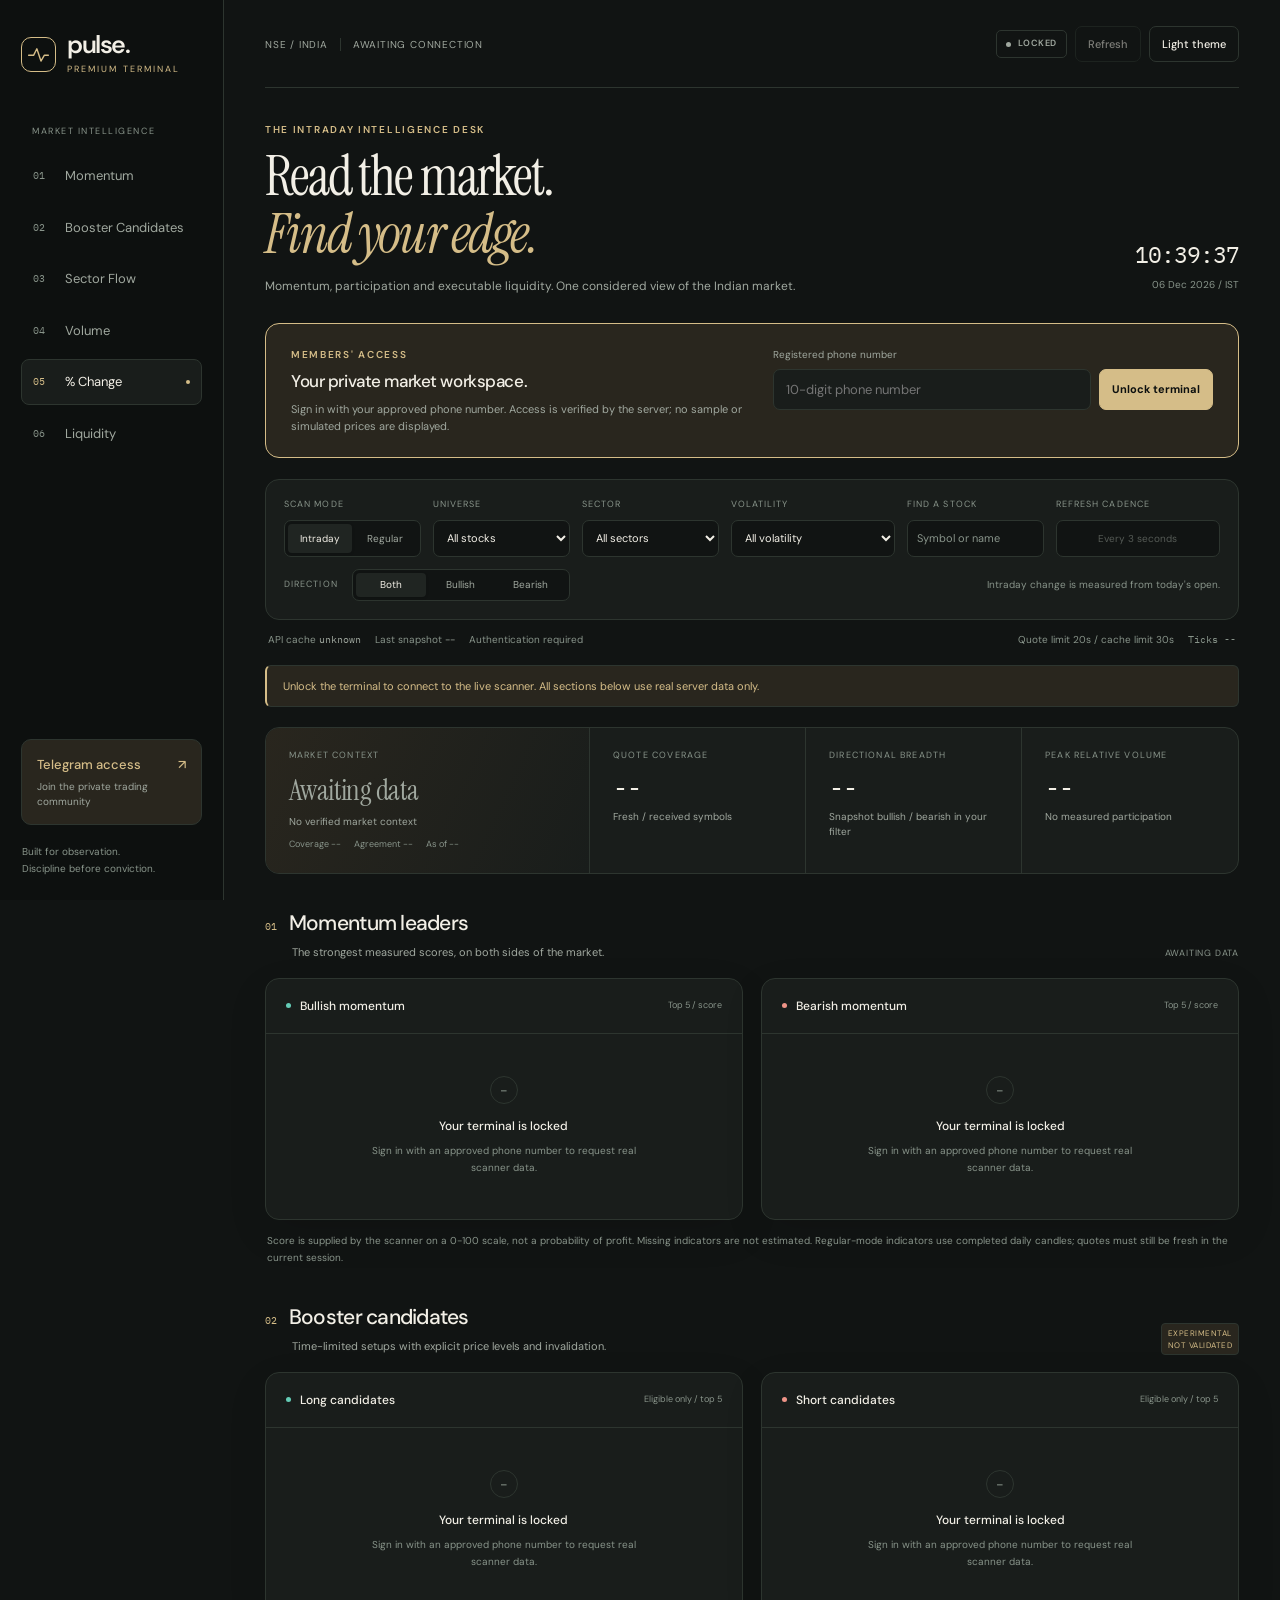
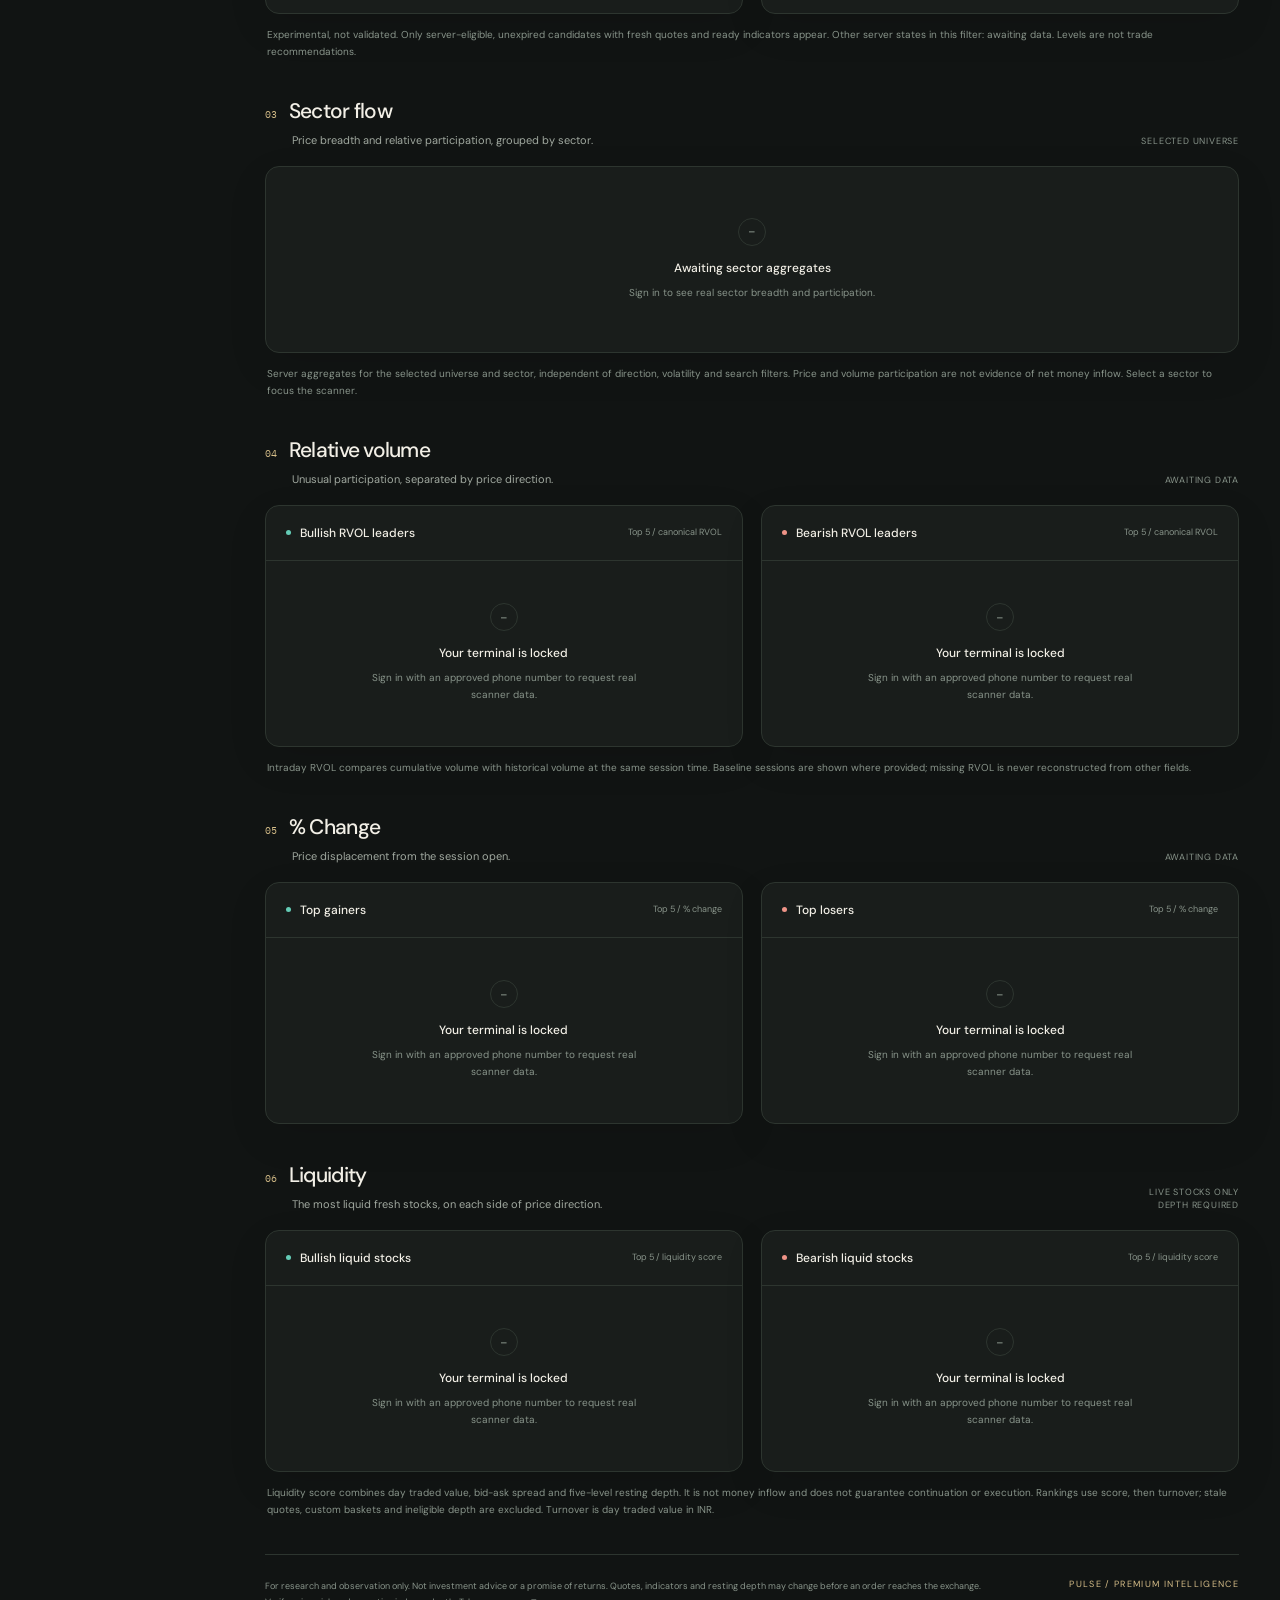
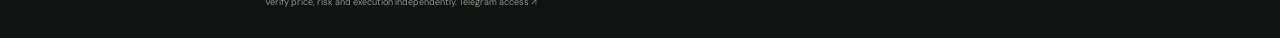
==== intraday-momentum-scanner.html @ 7f93bbc0 "damntaeste" ====
<!doctype html>
<html lang="en" data-theme="dark">
<head>
  <meta charset="utf-8">
  <meta name="viewport" content="width=device-width, initial-scale=1">
  <meta name="theme-color" content="#111413">
  <meta name="color-scheme" content="dark light">
  <title>Pulse Premium | Intraday Intelligence</title>
  <link rel="preconnect" href="https://fonts.googleapis.com">
  <link rel="preconnect" href="https://fonts.gstatic.com" crossorigin>
  <link href="https://fonts.googleapis.com/css2?family=DM+Sans:wght@400;500;600;700&family=IBM+Plex+Mono:wght@400;500;600&family=Instrument+Serif:ital@0;1&display=swap" rel="stylesheet">
  <style>
    :root { color-scheme: dark; --bg:#111413; --rail:#0d100f; --surface:#191d1b; --raised:#202522; --ink:#f2efe6; --muted:#a0a89f; --quiet:#88948a; --line:#2d352f; --gold:#d5bd88; --gold-soft:#29261e; --up:#64ccb6; --up-soft:#172e27; --down:#ee9387; --down-soft:#342320; --shadow:0 14px 42px #00000016; --radius:14px; }
    [data-theme="light"] { color-scheme:light; --bg:#f2f0e9; --rail:#e9e7dd; --surface:#fcfbf6; --raised:#eeece3; --ink:#232923; --muted:#606b61; --quiet:#626e64; --line:#d9ddd0; --gold:#80622d; --gold-soft:#f0e9d9; --up:#147b66; --up-soft:#e5f3ea; --down:#b54a41; --down-soft:#fae9e4; --shadow:0 14px 42px #2f3b2710; }
    * { box-sizing:border-box; }
    html { scroll-behavior:smooth; scroll-padding-top:28px; }
    body { margin:0; min-width:320px; background:var(--bg); color:var(--ink); font-family:"DM Sans",Arial,sans-serif; font-size:13px; line-height:1.5; -webkit-font-smoothing:antialiased; }
    button,input,select { font:inherit; }
    button,a,input,select,summary { -webkit-tap-highlight-color:transparent; }
    button,a { touch-action:manipulation; }
    button { cursor:pointer; }
    button:disabled { cursor:not-allowed; opacity:.48; }
    a { color:inherit; text-decoration:none; }
    a:hover { color:var(--gold); }
    :focus-visible { outline:2px solid var(--gold); outline-offset:4px; }
    input:focus-visible,select:focus-visible { outline-offset:1px; }
    [hidden] { display:none !important; }
    ::selection { background:var(--gold); color:var(--rail); }
    .mono,.number { font-family:"IBM Plex Mono",monospace; font-variant-numeric:tabular-nums; }
    .up { color:var(--up); } .down { color:var(--down); } .muted { color:var(--muted); }
    .eyebrow { font-size:10px; font-weight:600; letter-spacing:.17em; text-transform:uppercase; color:var(--gold); }
    .app { display:grid; grid-template-columns:224px minmax(0,1fr); min-height:100vh; }
    .rail { position:sticky; top:0; height:100dvh; display:flex; flex-direction:column; padding:32px 21px 23px; background:var(--rail); border-right:1px solid var(--line); }
    .brand { display:flex; align-items:center; gap:11px; }
    .brand-mark { width:35px; height:35px; display:grid; place-items:center; border:1px solid var(--gold); border-radius:10px; color:var(--gold); }
    .brand-mark svg { width:23px; height:23px; }
    .brand-name { font-size:25px; letter-spacing:-.06em; font-weight:600; line-height:1; }
    .brand-tier { margin-top:6px; color:var(--gold); font-size:9px; letter-spacing:.23em; text-transform:uppercase; }
    .rail-heading { margin:48px 11px 15px; color:var(--quiet); font-size:9px; letter-spacing:.17em; text-transform:uppercase; }
    .nav { display:grid; gap:6px; }
    .nav a { display:flex; align-items:center; gap:14px; padding:12px 11px; border:1px solid transparent; border-radius:8px; color:var(--muted); transition:background .15s,color .15s; }
    .nav a span:first-child { width:18px; color:var(--quiet); font-family:"IBM Plex Mono",monospace; font-size:10px; }
    .nav a:hover,.nav a.active { background:var(--surface); color:var(--ink); border-color:var(--line); }
    .nav a.active span:first-child { color:var(--gold); }
    .nav a.active::after { content:""; margin-left:auto; width:4px; height:4px; border-radius:50%; background:var(--gold); }
    .rail-bottom { margin-top:auto; padding-top:28px; }
    .access-link { display:block; padding:15px; border:1px solid var(--line); border-radius:10px; background:var(--gold-soft); }
    .access-link strong { display:flex; align-items:center; justify-content:space-between; color:var(--gold); font-weight:500; }
    .access-link small { display:block; margin-top:5px; font-size:10px; color:var(--muted); }
    .rail-fine { margin:18px 1px 0; color:var(--quiet); font-size:10px; line-height:1.7; }
    .main { min-width:0; max-width:1800px; padding:26px clamp(22px,3.2vw,58px) 28px; }
    .topbar { display:flex; justify-content:space-between; align-items:center; gap:16px; padding-bottom:25px; border-bottom:1px solid var(--line); }
    .market-line { display:flex; align-items:center; gap:12px; color:var(--muted); font-size:10px; letter-spacing:.08em; text-transform:uppercase; }
    .market-line .divider { width:1px; height:13px; background:var(--line); }
    .top-actions { display:flex; gap:8px; align-items:center; }
    .button { min-height:36px; border:1px solid var(--line); padding:8px 12px; border-radius:7px; background:transparent; color:var(--ink); font-size:11px; font-weight:500; }
    .button:hover:not(:disabled) { background:var(--raised); border-color:var(--quiet); }
    .button.primary { border-color:var(--gold); background:var(--gold); color:var(--rail); font-weight:700; }
    .feed-chip { display:inline-flex; align-items:center; gap:7px; border:1px solid var(--line); padding:6px 9px; border-radius:5px; color:var(--muted); font-size:9px; font-weight:600; letter-spacing:.07em; text-transform:uppercase; white-space:nowrap; }
    .feed-chip::before { content:""; width:5px; height:5px; border-radius:50%; background:currentColor; }
    .feed-chip.live { color:var(--up); border-color:var(--up); background:var(--up-soft); }
    .feed-chip.stale { color:var(--gold); background:var(--gold-soft); }
    .feed-chip.offline { color:var(--down); background:var(--down-soft); }
    .hero { display:grid; grid-template-columns:minmax(0,1fr) auto; gap:24px; align-items:end; padding:34px 0 28px; }
    h1 { font-family:"Instrument Serif",Georgia,serif; font-weight:400; font-size:clamp(39px,4.3vw,68px); letter-spacing:-.035em; line-height:1.05; margin:11px 0 13px; }
    h1 em { color:var(--gold); font-weight:400; }
    .hero p { color:var(--muted); margin:0; max-width:550px; font-size:12px; }
    .session-stamp { text-align:right; padding-bottom:3px; }
    .session-stamp .clock { font-size:23px; letter-spacing:-.045em; }
    .session-stamp small { display:block; color:var(--quiet); font-size:10px; margin-top:5px; }
    .access-gate { display:grid; grid-template-columns:minmax(0,1fr) minmax(280px,440px); gap:24px; align-items:center; padding:23px 25px; margin-bottom:21px; border:1px solid var(--gold); border-radius:var(--radius); background:var(--gold-soft); }
    .access-gate h2 { font-size:17px; font-weight:500; letter-spacing:-.025em; margin:7px 0; }
    .access-gate p { margin:0; color:var(--muted); font-size:11px; max-width:500px; }
    .access-form label { display:block; color:var(--muted); font-size:10px; margin-bottom:7px; }
    .phone-field { display:flex; gap:8px; }
    .phone-field input { min-width:0; flex:1; width:100%; background:var(--surface); border:1px solid var(--line); color:var(--ink); border-radius:7px; padding:10px 12px; }
    .auth-message { margin-top:8px; min-height:16px; color:var(--down); font-size:11px; }
    .toolbar { display:grid; grid-template-columns:1fr 1fr 1fr 1.2fr 1fr 1.2fr; gap:12px; padding:18px; border:1px solid var(--line); border-radius:var(--radius); background:var(--surface); }
    .control { min-width:0; }
    .control-label { display:block; color:var(--quiet); font-size:9px; letter-spacing:.12em; text-transform:uppercase; margin-bottom:8px; }
    .segmented { display:flex; background:var(--bg); border:1px solid var(--line); padding:3px; border-radius:7px; height:37px; }
    .segmented button { flex:1; min-width:0; border:0; border-radius:4px; background:transparent; color:var(--muted); font-size:10px; padding:0 6px; }
    .segmented button.active { background:var(--raised); color:var(--ink); box-shadow:0 1px 3px #0002; }
    select,.search-input { width:100%; min-width:0; height:37px; border:1px solid var(--line); background:var(--bg); color:var(--ink); padding:0 9px; border-radius:7px; font-size:11px; }
    .search-input::placeholder { color:var(--quiet); }
    .direction-control { grid-column:1 / 3; display:flex; gap:14px; align-items:center; }
    .direction-control .control-label { margin:0; }
    .direction-control .segmented { width:235px; height:32px; }
    .toolbar-note { grid-column:3 / -1; display:flex; align-items:center; justify-content:flex-end; gap:8px; color:var(--quiet); font-size:10px; text-align:right; }
    .status-strip { display:flex; justify-content:space-between; gap:12px; padding:12px 3px 18px; color:var(--quiet); font-size:10px; }
    .status-strip > div { display:flex; flex-wrap:wrap; gap:6px 14px; }
    .status-strip strong { color:var(--muted); font-weight:400; }
    .notice { padding:12px 16px; margin:0 0 20px; background:var(--gold-soft); border:1px solid var(--line); border-left:2px solid var(--gold); border-radius:6px; color:var(--gold); font-size:11px; }
    .overview { display:grid; grid-template-columns:1.5fr repeat(3,1fr); border:1px solid var(--line); border-radius:var(--radius); background:var(--surface); margin-bottom:34px; overflow:hidden; }
    .overview-card { padding:21px 23px; min-width:0; border-right:1px solid var(--line); }
    .overview-card:last-child { border-right:0; }
    .overview-label { color:var(--quiet); font-size:9px; letter-spacing:.13em; text-transform:uppercase; }
    .overview-value { margin:9px 0 5px; font-size:25px; letter-spacing:-.04em; line-height:1.3; }
    .overview-foot { font-size:10px; color:var(--muted); }
    .regime-card { background:linear-gradient(115deg,var(--gold-soft),var(--surface)); }
    .regime-value { font-family:"Instrument Serif",Georgia,serif; font-size:29px; letter-spacing:-.02em; }
    .regime-meta { display:flex; flex-wrap:wrap; gap:5px 13px; margin-top:9px; color:var(--quiet); font-size:9px; }
    .section { margin-bottom:36px; scroll-margin-top:24px; }
    .section-heading { display:flex; align-items:end; justify-content:space-between; gap:18px; margin-bottom:17px; }
    .section-title { display:flex; align-items:baseline; gap:12px; }
    .section-index { color:var(--gold); font-family:"IBM Plex Mono",monospace; font-size:10px; }
    .section h2 { font-size:21px; font-weight:500; letter-spacing:-.035em; margin:0; }
    .section-sub { margin:5px 0 0 27px; font-size:11px; color:var(--muted); }
    .section-aside { font-size:9px; letter-spacing:.09em; text-transform:uppercase; color:var(--quiet); text-align:right; }
    .tag { display:inline-flex; align-items:center; gap:6px; padding:3px 6px; border:1px solid var(--line); border-radius:4px; font-size:8px; letter-spacing:.06em; text-transform:uppercase; color:var(--muted); }
    .tag.gold { color:var(--gold); background:var(--gold-soft); }
    .pair { display:grid; grid-template-columns:repeat(2,minmax(0,1fr)); gap:18px; }
    .panel { min-width:0; background:var(--surface); border:1px solid var(--line); border-radius:var(--radius); overflow:hidden; box-shadow:var(--shadow); }
    .panel-head { display:flex; justify-content:space-between; align-items:center; gap:12px; padding:18px 20px; border-bottom:1px solid var(--line); }
    .panel-title { display:flex; align-items:center; gap:9px; }
    .panel-title::before { content:""; width:5px; height:5px; border-radius:50%; background:currentColor; }
    .panel h3 { color:var(--ink); margin:0; font-size:12px; font-weight:500; }
    .panel-head small { color:var(--quiet); font-size:9px; }
    .leaders { padding:0 19px; }
    .leader { padding:17px 0; border-bottom:1px solid var(--line); }
    .leader:last-child { border-bottom:0; }
    .leader-top { display:grid; grid-template-columns:22px minmax(0,1fr) auto; align-items:start; gap:10px; }
    .rank { color:var(--quiet); font-size:10px; padding-top:3px; }
    .stock-link { font-size:13px; font-weight:600; display:inline-flex; align-items:baseline; gap:7px; max-width:100%; }
    .stock-link span { overflow-wrap:anywhere; }
    .stock-link svg { width:10px; height:10px; flex-shrink:0; color:var(--quiet); }
    .chart-hint { display:block; font-size:8px; font-weight:400; color:var(--gold); margin-top:3px; }
    .stock-sector { color:var(--quiet); font-size:9px; margin-top:3px; }
    .leader-metric { text-align:right; }
    .metric-big { font-size:22px; letter-spacing:-.055em; line-height:1.25; }
    .metric-unit { font-size:10px; color:var(--quiet); letter-spacing:0; }
    .metric-label { margin-top:3px; font-size:8px; color:var(--quiet); letter-spacing:.07em; text-transform:uppercase; }
    .leader-bottom { display:flex; justify-content:space-between; align-items:center; gap:10px; margin:12px 0 0 32px; font-size:10px; }
    .price-line { display:flex; flex-wrap:wrap; gap:6px 10px; }
    .quote-age { color:var(--quiet); font-size:9px; white-space:nowrap; }
    .quote-age.fresh { color:var(--up); }
    .score-track { height:2px; margin:12px 0 0 32px; background:var(--raised); }
    .score-track i { display:block; height:100%; background:currentColor; opacity:.75; }
    .row-stale .metric-big { color:var(--muted); }
    .row-stale .score-track i { background:var(--quiet); }
    .row-stale .stock-link { color:var(--muted); }
    details { margin:10px 0 0 32px; }
    summary { list-style:none; color:var(--quiet); font-size:9px; cursor:pointer; width:fit-content; }
    summary::-webkit-details-marker { display:none; }
    summary::after { content:" +"; color:var(--gold); }
    details[open] summary::after { content:" -"; }
    .detail-grid { display:grid; grid-template-columns:repeat(3,minmax(0,1fr)); gap:10px; padding:13px 0 3px; color:var(--muted); font-size:10px; }
    .detail-grid small { display:block; color:var(--quiet); font-size:8px; margin-bottom:4px; }
    .detail-note { margin:10px 0 0; font-size:9px; color:var(--quiet); line-height:1.7; overflow-wrap:anywhere; }
    .empty { display:flex; align-items:center; justify-content:center; flex-direction:column; min-height:185px; padding:28px 22px; text-align:center; }
    .empty-symbol { width:28px; height:28px; display:grid; place-items:center; border:1px solid var(--line); border-radius:50%; color:var(--quiet); margin-bottom:13px; font-size:14px; }
    .empty strong { font-size:12px; font-weight:500; }
    .empty p { font-size:10px; line-height:1.7; color:var(--quiet); max-width:295px; margin:7px 0 0; }
    .section-note { color:var(--quiet); font-size:10px; margin:12px 2px 0; line-height:1.7; }
    .booster-plan { display:grid; grid-template-columns:repeat(3,minmax(0,1fr)); gap:9px; margin:14px 0 12px 32px; padding:12px; background:var(--bg); border:1px solid var(--line); border-radius:7px; }
    .booster-plan small { display:block; color:var(--quiet); font-size:8px; text-transform:uppercase; margin-bottom:6px; letter-spacing:.07em; }
    .booster-plan strong { font-size:11px; font-weight:400; overflow-wrap:anywhere; }
    .booster-reason { margin:0 0 8px 32px; font-size:10px; color:var(--muted); overflow-wrap:anywhere; }
    .booster-expiry { margin-left:32px; color:var(--gold); font-size:9px; }
    .flow-grid { display:grid; grid-template-columns:repeat(4,minmax(0,1fr)); gap:12px; padding:18px; }
    .flow-card { display:block; width:100%; text-align:left; padding:16px; border:1px solid var(--line); background:var(--bg); color:var(--ink); border-radius:9px; }
    .flow-card:hover { border-color:var(--quiet); background:var(--raised); }
    .flow-card:disabled { opacity:1; cursor:default; }
    .flow-top { display:flex; justify-content:space-between; gap:10px; font-size:11px; font-weight:500; }
    .flow-top span:first-child { overflow-wrap:anywhere; }
    .flow-change { font-size:20px; letter-spacing:-.05em; margin:12px 0 10px; }
    .flow-track { display:flex; height:3px; background:var(--raised); border-radius:4px; overflow:hidden; margin-bottom:11px; }
    .flow-track .buy { background:var(--up); } .flow-track .sell { background:var(--down); }
    .flow-meta { display:flex; flex-wrap:wrap; justify-content:space-between; gap:5px 8px; color:var(--quiet); font-size:9px; }
    .table-scroll { overflow-x:auto; }
    .leader-table { width:100%; border-collapse:collapse; font-size:11px; white-space:nowrap; }
    .leader-table th { padding:11px 13px; border-bottom:1px solid var(--line); font-size:8px; letter-spacing:.08em; font-weight:500; text-transform:uppercase; color:var(--quiet); text-align:right; background:var(--bg); }
    .leader-table th:first-child,.leader-table td:first-child { text-align:left; padding-left:20px; }
    .leader-table td { padding:16px 13px; border-bottom:1px solid var(--line); text-align:right; }
    .leader-table tr:last-child td { border-bottom:0; }
    .leader-table .stock-link { font-size:11px; }
    .leader-table td:last-child { padding-right:20px; }
    .table-age { display:block; font-size:8px; color:var(--quiet); margin-top:4px; }
    .liquidity-stats { display:grid; grid-template-columns:repeat(3,minmax(0,1fr)); gap:8px; margin:12px 0 0 32px; }
    .liquidity-stats small { display:block; font-size:8px; color:var(--quiet); margin-bottom:5px; }
    .liquidity-stats strong { font-weight:400; font-size:11px; }
    .footer { display:flex; justify-content:space-between; gap:24px; padding-top:23px; border-top:1px solid var(--line); color:var(--quiet); font-size:9px; }
    .footer p { max-width:720px; margin:0; line-height:1.8; }
    .footer-brand { color:var(--gold); letter-spacing:.15em; text-transform:uppercase; white-space:nowrap; }
    .toast { position:fixed; bottom:22px; left:50%; transform:translateX(-50%); z-index:10; width:max-content; max-width:calc(100% - 32px); background:var(--raised); border:1px solid var(--line); border-radius:9px; padding:13px 18px; box-shadow:var(--shadow); font-size:12px; }
    .skip-link { position:fixed; top:-80px; left:12px; z-index:20; padding:10px; background:var(--gold); color:var(--rail); }
    .skip-link:focus { top:12px; }
    @media (min-width:1700px) { .main { width:100%; margin:auto; } .leader { padding:20px 0; } }
    @media (max-width:1250px) {
      .app { grid-template-columns:190px minmax(0,1fr); }
      .rail { padding:29px 15px; }
      .toolbar { grid-template-columns:repeat(3,minmax(0,1fr)); }
      .direction-control { grid-column:1 / 3; }
      .toolbar-note { grid-column:3; }
      .flow-grid { grid-template-columns:repeat(3,minmax(0,1fr)); }
      .overview-card { padding:18px; }
    }
    @media (max-width:1000px) {
      html { scroll-padding-top:108px; }
      .app { grid-template-columns:minmax(0,1fr); }
      .rail { position:sticky; top:0; z-index:5; height:auto; padding:13px 22px 0; border-right:0; border-bottom:1px solid var(--line); }
      .brand { gap:9px; }
      .brand-mark { width:27px; height:27px; border-radius:7px; }
      .brand-mark svg { width:19px; }
      .brand-name { font-size:22px; }
      .brand-tier { margin:0 0 0 9px; font-size:8px; }
      .brand-copy { display:flex; align-items:center; }
      .rail-heading,.rail-bottom { display:none; }
      .nav { display:flex; gap:4px; overflow-x:auto; padding:12px 0 9px; scrollbar-width:none; }
      .nav a { flex-shrink:0; padding:8px 10px; font-size:11px; gap:7px; }
      .nav a span:first-child { font-size:8px; width:auto; }
      .nav a.active::after { display:none; }
      .main { padding:22px 26px; }
      .section { scroll-margin-top:126px; }
      .hero { padding-top:27px; }
      .overview { grid-template-columns:repeat(4,minmax(0,1fr)); }
      .regime-value { font-size:25px; }
    }
    @media (max-width:700px) {
      .rail { padding:13px 16px 0; }
      .main { padding:17px 16px 25px; }
      .topbar { gap:10px; padding-bottom:16px; }
      .market-line { font-size:8px; gap:7px; flex-wrap:wrap; }
      .top-actions { gap:5px; }
      .top-actions .button { min-height:32px; font-size:9px; padding:7px 9px; }
      #refreshBtn { display:none; }
      .feed-chip { font-size:8px; padding:5px 7px; }
      .hero { grid-template-columns:1fr; gap:15px; padding:27px 0 22px; }
      h1 { font-size:48px; }
      .hero p { font-size:11px; max-width:380px; }
      .session-stamp { display:flex; align-items:baseline; gap:9px; text-align:left; }
      .session-stamp .clock { font-size:15px; }
      .session-stamp small { font-size:9px; margin:0; }
      .access-gate { grid-template-columns:1fr; padding:20px; gap:17px; }
      .access-gate h2 { font-size:16px; }
      .toolbar { grid-template-columns:repeat(2,minmax(0,1fr)); gap:13px 10px; padding:15px; }
      .direction-control { grid-column:1 / -1; justify-content:space-between; }
      .direction-control .segmented { width:74%; }
      .toolbar-note { grid-column:1 / -1; justify-content:flex-start; text-align:left; font-size:9px; }
      .status-strip { flex-direction:column; gap:5px; padding:11px 0 16px; font-size:9px; }
      .overview { grid-template-columns:repeat(2,minmax(0,1fr)); margin-bottom:28px; }
      .overview-card { padding:17px; }
      .overview-card:nth-child(2) { border-right:0; }
      .overview-card:nth-child(-n+2) { border-bottom:1px solid var(--line); }
      .overview-value { font-size:23px; }
      .overview-label { font-size:8px; }
      .overview-foot { font-size:9px; }
      .regime-value { font-size:27px; }
      .pair { grid-template-columns:minmax(0,1fr); gap:14px; }
      .section { margin-bottom:30px; }
      .section-heading { align-items:start; gap:9px; }
      .section h2 { font-size:20px; }
      .section-sub { font-size:10px; }
      .section-aside { max-width:100px; font-size:8px; }
      .flow-grid { grid-template-columns:repeat(2,minmax(0,1fr)); gap:10px; padding:13px; }
      .flow-card { padding:13px; }
      .flow-meta { font-size:8px; }
      .footer { flex-direction:column; gap:13px; }
    }
    @media (prefers-reduced-motion:reduce) { html { scroll-behavior:auto; } *,*::before,*::after { transition:none !important; animation:none !important; } }
  </style>
</head>
<body>
  <a class="skip-link" href="#main">Skip to scanner</a>
  <div class="app">
    <aside class="rail" aria-label="Primary navigation">
      <a class="brand" href="#momentum" aria-label="Pulse Premium home">
        <span class="brand-mark"><svg viewBox="0 0 28 28" fill="none" aria-hidden="true"><path d="M2 15h6l4-8 5 15 4-7h5" stroke="currentColor" stroke-width="1.7" stroke-linecap="round" stroke-linejoin="round"/></svg></span>
        <div class="brand-copy"><div class="brand-name">pulse.</div><div class="brand-tier">Premium terminal</div></div>
      </a>
      <div class="rail-heading">Market intelligence</div>
      <nav class="nav" id="sectionNav">
        <a class="active" href="#momentum" aria-current="location"><span>01</span><span>Momentum</span></a>
        <a href="#boosters"><span>02</span><span>Booster Candidates</span></a>
        <a href="#sector-flow"><span>03</span><span>Sector Flow</span></a>
        <a href="#volume"><span>04</span><span>Volume</span></a>
        <a href="#change"><span>05</span><span>% Change</span></a>
        <a href="#liquidity"><span>06</span><span>Liquidity</span></a>
      </nav>
      <div class="rail-bottom">
        <a class="access-link" href="https://cosmofeed.com/vig/6a250fb87399a000136dec6b" target="_blank" rel="noopener noreferrer"><strong>Telegram access <span aria-hidden="true">&#8599;</span></strong><small>Join the private trading community</small></a>
        <p class="rail-fine">Built for observation.<br>Discipline before conviction.</p>
      </div>
    </aside>
    <main class="main" id="main">
      <header class="topbar">
        <div class="market-line"><span>NSE / India</span><span class="divider"></span><span id="marketState">Awaiting connection</span></div>
        <div class="top-actions"><span class="feed-chip" id="feedChip">Locked</span><button class="button" id="refreshBtn" type="button" disabled>Refresh</button><button class="button" id="themeToggle" type="button" aria-label="Switch to light theme">Light theme</button><button class="button" id="logoutBtn" type="button" hidden>Log out</button></div>
      </header>
      <div class="hero">
        <div><div class="eyebrow">The intraday intelligence desk</div><h1>Read the market.<br><em>Find your edge.</em></h1><p>Momentum, participation and executable liquidity. One considered view of the Indian market.</p></div>
        <div class="session-stamp"><div class="clock mono" id="marketClock">--:--:--</div><small id="sessionDate">India Standard Time / UTC+5:30</small></div>
      </div>
      <section class="access-gate" id="accessGate" aria-labelledby="accessTitle">
        <div><div class="eyebrow">Members' access</div><h2 id="accessTitle">Your private market workspace.</h2><p id="accessHelp">Sign in with your approved phone number. Access is verified by the server; no sample or simulated prices are displayed.</p></div>
        <form class="access-form" id="loginForm"><label for="accessPhone">Registered phone number</label><div class="phone-field"><input id="accessPhone" type="tel" inputmode="tel" autocomplete="tel" placeholder="10-digit phone number" maxlength="20" required aria-describedby="authMessage"><button class="button primary" id="loginBtn" type="submit">Unlock terminal</button></div><div class="auth-message" id="authMessage" role="status" aria-live="polite"></div></form>
      </section>
      <section class="toolbar" aria-label="Scanner controls">
        <div class="control"><span class="control-label" id="typeLabel">Scan mode</span><div class="segmented" data-group="type" role="group" aria-labelledby="typeLabel"><button type="button" class="active" data-value="intraday" aria-pressed="true">Intraday</button><button type="button" data-value="regular" aria-pressed="false">Regular</button></div></div>
        <label class="control"><span class="control-label">Universe</span><select id="universe"><option value="stocks">All stocks</option><option value="index">Custom baskets</option></select></label>
        <label class="control"><span class="control-label">Sector</span><select id="sector"><option value="ALL">All sectors</option></select></label>
        <label class="control"><span class="control-label">Volatility</span><select id="volatility"><option value="all">All volatility</option><option value="high">High volatility</option><option value="medium">Medium volatility</option><option value="low">Low volatility</option></select></label>
        <label class="control"><span class="control-label">Find a stock</span><input class="search-input" id="search" type="search" placeholder="Symbol or name" autocomplete="off"></label>
        <div class="control"><span class="control-label">Refresh cadence</span><div class="segmented" aria-label="Refresh cadence"><button type="button" disabled>Every 3 seconds</button></div></div>
        <div class="direction-control"><span class="control-label" id="directionLabel">Direction</span><div class="segmented" data-group="direction" role="group" aria-labelledby="directionLabel"><button type="button" class="active" data-value="all" aria-pressed="true">Both</button><button type="button" data-value="positive" aria-pressed="false">Bullish</button><button type="button" data-value="negative" aria-pressed="false">Bearish</button></div></div>
        <div class="toolbar-note" id="modeNote">Intraday change is measured from today's open.</div>
      </section>
      <div class="status-strip"><div><span>API cache <strong class="mono" id="cacheAge">--</strong></span><span>Last snapshot <strong id="cacheTime">--</strong></span><span id="scanDetail">Authentication required</span></div><div><span id="quotePolicy">Quote limit 20s / cache limit 30s</span><span class="mono" id="ticksChip">Ticks --</span></div></div>
      <div class="notice" id="feedNotice" role="status" aria-live="polite">Unlock the terminal to connect to the live scanner. All sections below use real server data only.</div>
      <section class="overview" aria-label="Market overview">
        <div class="overview-card regime-card"><div class="overview-label">Market context</div><div class="overview-value regime-value" id="regimeValue">Awaiting data</div><div class="overview-foot" id="regimeFoot">No verified market context</div><div class="regime-meta"><span id="contextCoverage">Coverage --</span><span id="contextAgreement">Agreement --</span><span id="contextAge">As of --</span></div></div>
        <div class="overview-card"><div class="overview-label" id="coverageLabel">Quote coverage</div><div class="overview-value number" id="trackedValue">--</div><div class="overview-foot" id="trackedFoot">Fresh / received symbols</div></div>
        <div class="overview-card"><div class="overview-label">Directional breadth</div><div class="overview-value number" id="breadthValue">--</div><div class="overview-foot" id="breadthFoot">Bullish / bearish in your filter</div></div>
        <div class="overview-card"><div class="overview-label">Peak relative volume</div><div class="overview-value number" id="peakValue">--</div><div class="overview-foot" id="peakFoot">No measured participation</div></div>
      </section>
      <section class="section" id="momentum" aria-labelledby="momentumTitle">
        <div class="section-heading"><div><div class="section-title"><span class="section-index">01</span><h2 id="momentumTitle">Momentum leaders</h2></div><p class="section-sub">The strongest measured scores, on both sides of the market.</p></div><span class="section-aside" data-watchlist-state>Awaiting data</span></div>
        <div class="pair">
          <article class="panel"><div class="panel-head"><div class="panel-title up"><h3>Bullish momentum</h3></div><small>Top 5 / score</small></div><div class="leaders" id="gainersList"></div></article>
          <article class="panel"><div class="panel-head"><div class="panel-title down"><h3>Bearish momentum</h3></div><small>Top 5 / score</small></div><div class="leaders" id="losersList"></div></article>
        </div>
        <p class="section-note" id="momentumNote">Score is supplied by the scanner on a 0-100 scale, not a probability of profit. Missing indicators are not estimated. Expand a stock for the underlying measurements.</p>
      </section>
      <section class="section" id="boosters" aria-labelledby="boosterTitle">
        <div class="section-heading"><div><div class="section-title"><span class="section-index">02</span><h2 id="boosterTitle">Booster candidates</h2></div><p class="section-sub">Time-limited setups with explicit price levels and invalidation.</p></div><span class="tag gold">Experimental<br>Not validated</span></div>
        <div class="pair">
          <article class="panel"><div class="panel-head"><div class="panel-title up"><h3>Long candidates</h3></div><small>Eligible only / top 5</small></div><div class="leaders" id="longBoosters"></div></article>
          <article class="panel"><div class="panel-head"><div class="panel-title down"><h3>Short candidates</h3></div><small>Eligible only / top 5</small></div><div class="leaders" id="shortBoosters"></div></article>
        </div>
        <p class="section-note" id="boosterNote">Only server-eligible, unexpired candidates with fresh quotes and ready indicators can appear. These experimental rules have not been validated; levels are not trade recommendations.</p>
      </section>
      <section class="section" id="sector-flow" aria-labelledby="flowTitle">
        <div class="section-heading"><div><div class="section-title"><span class="section-index">03</span><h2 id="flowTitle">Sector flow</h2></div><p class="section-sub">Price breadth and relative participation, grouped by sector.</p></div><span class="section-aside" id="flowScope">Selected universe</span></div>
        <article class="panel"><div id="sectorFlow"></div></article>
        <p class="section-note">Server aggregates for the selected universe and sector, independent of direction, volatility and search filters. Price and volume participation are not evidence of net money inflow. Select a sector to focus the scanner.</p>
      </section>
      <section class="section" id="volume" aria-labelledby="volumeTitle">
        <div class="section-heading"><div><div class="section-title"><span class="section-index">04</span><h2 id="volumeTitle">Relative volume</h2></div><p class="section-sub">Unusual participation, separated by price direction.</p></div><span class="section-aside" data-watchlist-state>Awaiting data</span></div>
        <div class="pair">
          <article class="panel"><div class="panel-head"><div class="panel-title up"><h3>Bullish RVOL leaders</h3></div><small>Top 5 / canonical RVOL</small></div><div class="table-scroll" id="bullVolume"></div></article>
          <article class="panel"><div class="panel-head"><div class="panel-title down"><h3>Bearish RVOL leaders</h3></div><small>Top 5 / canonical RVOL</small></div><div class="table-scroll" id="bearVolume"></div></article>
        </div>
        <p class="section-note" id="volumeNote">Intraday RVOL compares cumulative volume with historical volume at the same session time. Baseline sessions are shown where provided; missing RVOL is never reconstructed from other fields.</p>
      </section>
      <section class="section" id="change" aria-labelledby="changeTitle">
        <div class="section-heading"><div><div class="section-title"><span class="section-index">05</span><h2 id="changeTitle">% Change</h2></div><p class="section-sub" id="changeSubtitle">Price displacement from today's open.</p></div><span class="section-aside" data-watchlist-state>Awaiting data</span></div>
        <div class="pair">
          <article class="panel"><div class="panel-head"><div class="panel-title up"><h3>Top gainers</h3></div><small>Top 5 / % change</small></div><div class="table-scroll" id="bullChange"></div></article>
          <article class="panel"><div class="panel-head"><div class="panel-title down"><h3>Top losers</h3></div><small>Top 5 / % change</small></div><div class="table-scroll" id="bearChange"></div></article>
        </div>
      </section>
      <section class="section" id="liquidity" aria-labelledby="liquidityTitle">
        <div class="section-heading"><div><div class="section-title"><span class="section-index">06</span><h2 id="liquidityTitle">Liquidity</h2></div><p class="section-sub">The most liquid fresh stocks, on each side of price direction.</p></div><span class="section-aside">Live stocks only<br>Depth required</span></div>
        <div class="pair">
          <article class="panel"><div class="panel-head"><div class="panel-title up"><h3>Bullish liquid stocks</h3></div><small>Top 5 / liquidity score</small></div><div class="leaders" id="bullLiquidity"></div></article>
          <article class="panel"><div class="panel-head"><div class="panel-title down"><h3>Bearish liquid stocks</h3></div><small>Top 5 / liquidity score</small></div><div class="leaders" id="bearLiquidity"></div></article>
        </div>
        <p class="section-note">Liquidity score combines day traded value, bid-ask spread and five-level resting depth. It is not money inflow and does not guarantee continuation or execution. Rankings use score, then turnover; stale quotes, custom baskets and ineligible depth are excluded. Turnover is day traded value in INR.</p>
      </section>
      <footer class="footer"><p>For research and observation only. Not investment advice or a promise of returns. Quotes, indicators and resting depth may change before an order reaches the exchange. Verify price, risk and execution independently. <a href="https://cosmofeed.com/vig/6a250fb87399a000136dec6b" target="_blank" rel="noopener noreferrer">Telegram access &#8599;</a></p><span class="footer-brand">Pulse / Premium intelligence</span></footer>
    </main>
  </div>
  <div class="toast" id="toast" role="status" hidden></div>
  <script>
    "use strict";
    const $ = id => document.getElementById(id);
    const state = {
      type:"intraday", universe:"stocks", sector:"ALL", direction:"all", volatility:"all", search:"",
      granted:false, phone:"", sessionId:"", authBusy:false, payload:null, scope:null, live:false,
      loading:false, failed:false, error:"", clockOffset:0, clockSynced:false, version:0, revision:0, controller:null,
      pollTimer:null, searchTimer:null, renderKey:"", local:location.protocol === "file:"
    };
    const storage = {
      get(key) { try { return sessionStorage.getItem(key) || ""; } catch { return ""; } },
      set(key,value) { try { sessionStorage.setItem(key,value); } catch { /* Access can continue without persistence. */ } },
      remove(key) { try { sessionStorage.removeItem(key); } catch { /* Storage is optional. */ } }
    };
    const n = value => (typeof value === "number" || typeof value === "string" && value.trim() !== "") && Number.isFinite(Number(value)) ? Number(value) : null;
    const esc = value => String(value ?? "").replace(/[&<>"']/g, ch => ({"&":"&amp;","<":"&lt;",">":"&gt;",'"':"&quot;","'":"&#39;"})[ch]);
    const fmt = (value,digits=2) => n(value) === null ? "--" : n(value).toLocaleString("en-IN",{minimumFractionDigits:digits,maximumFractionDigits:digits});
    const pct = value => n(value) === null ? "--" : `${n(value) > 0 ? "+" : ""}${fmt(value)}%`;
    const ratio = value => n(value) === null ? "--" : `${fmt(value)}x`;
    const price = value => n(value) === null ? "--" : `Rs ${fmt(value)}`;
    const tone = value => n(value) > 0 ? "up" : n(value) < 0 ? "down" : "muted";
    const timeMs = value => typeof value === "string" && value.trim() && Number.isFinite(Date.parse(value)) ? Date.parse(value) : null;
    const now = () => Date.now() + state.clockOffset;
    const sessionDay = () => new Date(now() + 19800000).toISOString().slice(0,10);
    function ageOf(value) {
      const stamp = timeMs(value);
      if (stamp === null || stamp <= 0 || stamp > now()) return null;
      return Math.max(0,(now() - stamp) / 1000);
    }
    function ageText(age) {
      if (age === null) return "unknown";
      if (age < 60) return `${Math.floor(age)}s`;
      if (age < 3600) return `${Math.floor(age / 60)}m ${Math.floor(age % 60)}s`;
      if (age < 86400) return `${Math.floor(age / 3600)}h ${Math.floor(age % 3600 / 60)}m`;
      return `${Math.floor(age / 86400)}d`;
    }
    function clockText(stamp,withDate=false) {
      if (timeMs(stamp) === null) return "--";
      return new Intl.DateTimeFormat("en-IN",{timeZone:"Asia/Kolkata",...(withDate ? {day:"2-digit",month:"short"} : {}),hour:"2-digit",minute:"2-digit",second:"2-digit",hour12:false}).format(new Date(stamp));
    }
    function money(value) {
      const amount = n(value);
      if (amount === null || amount < 0) return "--";
      if (amount >= 10000000) return `Rs ${fmt(amount / 10000000)} cr`;
      if (amount >= 100000) return `Rs ${fmt(amount / 100000)} lakh`;
      return `Rs ${fmt(amount,0)}`;
    }
    function limit(key,fallback) {
      const value = n(state.payload?.config?.[key]);
      return value !== null && value > 0 ? value : fallback;
    }
    function scopeMatches() {
      return state.scope && ["type","universe","sector"].every(key => state.scope[key] === state[key]);
    }
    function cacheActive() {
      const age = ageOf(state.payload?.cache_updated_at);
      return state.granted && !state.authBusy && state.live && !state.failed && scopeMatches() && state.payload?.market_open === true && age !== null && age <= limit("cache_stale_sec",30);
    }
    function quoteCurrent(row) {
      const stamp = timeMs(row.quote_as_of);
      const age = ageOf(row.quote_as_of);
      return !isBasket(row) && row.fresh === true && row.session_date === sessionDay() && age !== null && new Date(stamp + 19800000).toISOString().slice(0,10) === sessionDay() && age <= limit("quote_stale_sec",20);
    }
    const isBasket = row => row.isIndex === true;
    const basketView = () => (state.scope?.universe || state.universe) === "index";
    const fresh = row => cacheActive() && quoteCurrent(row);
    function featuresCurrent(row) {
      const stamp = timeMs(row.feature_as_of);
      if (isBasket(row) || row.indicators_ready !== true || stamp === null || stamp <= 0 || stamp > now()) return false;
      const featureDay = new Date(stamp + 19800000).toISOString().slice(0,10);
      const mode = row.feature_mode || state.scope?.type || state.type;
      if (mode === "intraday") return featureDay === sessionDay();
      if (mode !== "regular") return false;
      const today = Date.parse(`${sessionDay()}T00:00:00Z`), date = Date.parse(`${featureDay}T00:00:00Z`);
      const daysAgo = (today - date) / 86400000;
      // Completed daily features may predate weekends/holidays; require the supplied close baseline and bound their age.
      if (daysAgo < 1 || daysAgo > 7) return false;
      if (row.baseline_date !== undefined && row.baseline_date !== null) return row.baseline_date === featureDay;
      const prior = new Date(today);
      do { prior.setUTCDate(prior.getUTCDate() - 1); } while ([0,6].includes(prior.getUTCDay()));
      return featureDay === prior.toISOString().slice(0,10);
    }
    const allRows = () => Array.isArray(state.payload?.rows) ? state.payload.rows.filter(row => row && typeof row === "object" && typeof row.symbol === "string" && row.symbol.trim()) : [];
    function filteredRows() {
      const query = state.search.trim().toLocaleLowerCase();
      return allRows().filter(row => {
        const change = n(row.change);
        const direction = state.direction === "all" || state.direction === "positive" && change !== null && change > 0 || state.direction === "negative" && change !== null && change < 0;
        return direction && (state.volatility === "all" || row.volatility === state.volatility) && (!query || `${row.symbol} ${row.display || ""}`.toLocaleLowerCase().includes(query));
      });
    }
    function validScore(row) { const value = n(row.score); return value !== null && value >= 0 && value <= 100; }
    function leaderPool(rows) { const current = rows.filter(fresh); return cacheActive() && current.length ? current : rows; }
    function candidates(rows,side) {
      return rows.filter(row => {
        const booster = row.booster;
        return contextCurrent() && !isBasket(row) && fresh(row) && featuresCurrent(row) && booster?.status === "eligible" && booster.side === side && timeMs(booster.expires_at) > now() && [booster.trigger,booster.stop,booster.target].every(value => n(value) !== null && n(value) > 0);
      }).sort((a,b) => (n(b.score) ?? -1) - (n(a.score) ?? -1)).slice(0,5);
    }
    function liquidRows(rows,side) {
      return rows.filter(row => row.isIndex === false && fresh(row) && row.liquidity_eligible === true && n(row.liquidity_score) !== null && n(row.liquidity_score) >= 0 && n(row.liquidity_score) <= 100 && n(row.depth_value) > 0 && n(row.turnover) > 0 && n(row.spread_bps) !== null && n(row.spread_bps) >= 0 && (side === "up" ? n(row.change) > 0 : n(row.change) < 0))
        .sort((a,b) => n(b.liquidity_score) - n(a.liquidity_score) || n(b.turnover) - n(a.turnover)).slice(0,5);
    }
    function stockLink(row,key) {
      const raw = row.symbol.trim().replace(/^NSE:/i,"").replace(/\s/g,"").replace(/[&-]/g,"_");
      const symbol = ({NIFTY50:"NIFTY",NIFTY_50:"NIFTY",NIFTYBANK:"BANKNIFTY",BANKNIFTY:"BANKNIFTY",NIFTYIT:"CNXIT",NIFTYAUTO:"CNXAUTO",NIFTYMETAL:"CNXMETAL",NIFTYPHARMA:"CNXPHARMA"})[raw] || raw;
      const href = `https://www.tradingview.com/chart/?symbol=${encodeURIComponent(`NSE:${symbol}`)}&interval=5`;
      const label = `${row.display || row.symbol}${isBasket(row) ? " underlying index chart, not a basket price" : " on TradingView"}`;
      return `<a class="stock-link" href="${esc(href)}" target="_blank" rel="noopener noreferrer" data-focus-key="${esc(`${key}:${row.symbol}`)}" aria-label="${esc(label)}" title="${esc(label)}"><span>${esc(row.display || row.symbol)}${isBasket(row) ? '<small class="chart-hint">Underlying index chart</small>' : ""}</span><svg viewBox="0 0 12 12" fill="none" aria-hidden="true"><path d="M3 9 9 3M3 3h6v6" stroke="currentColor" stroke-width="1.2"/></svg></a>`;
    }
    function quoteLabel(row) {
      if (isBasket(row)) return '<span class="quote-age" title="Custom basket; no stock or official index quote">Basket watchlist</span>';
      return `<span class="quote-age ${fresh(row) ? "fresh" : ""}" data-age="${esc(row.quote_as_of || "")}" data-current="${fresh(row) ? "true" : "false"}" title="Quote timestamp: ${esc(row.quote_as_of || "unavailable")}">${fresh(row) ? "quote" : "snapshot / quote"} ${ageText(ageOf(row.quote_as_of))}</span>`;
    }
    function empty(title,description) {
      return `<div class="empty"><span class="empty-symbol" aria-hidden="true">-</span><strong>${esc(title)}</strong><p>${esc(description)}</p></div>`;
    }
    function emptyReason(kind) {
      if (state.local) return ["Connect the backend","Open this page through the application server, not as a local file. Prices and member access require the backend."];
      if (!state.granted) return ["Your terminal is locked","Sign in with an approved phone number to request real scanner data."];
      if (!state.payload) return [state.failed ? "Scanner unavailable" : "Waiting for the first snapshot",state.failed ? "The last request failed. The scanner will retry automatically; no prices are simulated." : "A verified server snapshot will populate this panel."];
      if (basketView() && (kind === "liquidity" || kind === "booster")) return ["Not available for custom baskets","Equal-weight baskets have no executable quote, resting depth or individual indicator setup. Select All stocks for liquidity and booster candidates."];
      if (kind === "liquidity" && !cacheActive()) return ["No actionable liquidity","Liquidity is disabled outside market hours and whenever the API cache or stock quotes are stale."];
      if (kind === "booster" && !cacheActive()) return ["No active candidates","Candidates require an open market, a fresh API cache and fresh stock quotes. Expired snapshots never qualify."];
      if (kind === "liquidity") return ["No qualifying liquid stocks","No fresh stock in this filter has eligible depth, traded value and spread measurements. Custom baskets are excluded."];
      if (kind === "booster") return ["No eligible candidates","Only eligible, unexpired setups with ready indicators and complete trigger, stop and target levels appear here."];
      return ["No measured leaders","No stock in this filter has the required direction and measurements. Try a broader sector, volatility or search filter."];
    }
    function put(id,html) {
      const element = $(id);
      if (element.innerHTML === html) return;
      const opened = new Set([...element.querySelectorAll("details[open]")].map(node => node.dataset.detail));
      const focusKey = element.contains(document.activeElement) ? document.activeElement.dataset.focusKey : null;
      element.innerHTML = html;
      element.querySelectorAll("details").forEach(node => { node.open = opened.has(node.dataset.detail); });
      if (focusKey) [...element.querySelectorAll("[data-focus-key]")].find(node => node.dataset.focusKey === focusKey)?.focus({preventScroll:true});
    }
    function measurements(row) {
      if (isBasket(row)) return `<details data-detail="${esc(row.symbol)}"><summary data-focus-key="${esc(`detail:${row.symbol}`)}">Basket methodology</summary><p class="detail-note">${esc(row.note || "Equal-weight custom basket, not an official index level")}<br>Score, change and RVOL are constituent aggregates. No quoted basket price or individual RSI, ADX, EMA or VWAP is supplied.<br>Constituent session: ${esc(row.session_date || "unavailable")}</p></details>`;
      const cells = [["RSI",fmt(row.rsi,1)],["ADX",fmt(row.adx,1)],["EMA distance",pct(row.ema)],["VWAP / server",fmt(row.vwap)],["Recent change",pct(row.recent)],["RVOL",ratio(row.ratio)],["Baseline sessions",fmt(row.volume_baseline_sessions,0)],["Bid",price(row.bid)],["Ask",price(row.ask)]];
      const mode = row.feature_mode || state.scope?.type || state.type;
      return `<details data-detail="${esc(row.symbol)}"><summary data-focus-key="${esc(`detail:${row.symbol}`)}">Underlying measurements</summary><div class="detail-grid">${cells.map(([label,value]) => `<div><small>${label}</small><span class="mono">${value}</span></div>`).join("")}</div><p class="detail-note">Indicators: ${row.indicators_ready === true ? "ready" : "not ready"} / ${mode === "regular" ? "completed daily candles" : "intraday candles"} / feature age <span data-feature-age="${esc(row.feature_as_of || "")}">${ageText(ageOf(row.feature_as_of))}</span>${mode === "regular" ? `<br>Previous-close baseline: ${esc(row.baseline_date || "unavailable")}` : ""}<br>Session: ${esc(row.session_date || "unavailable")} / quote: ${esc(row.quote_as_of || "unavailable")}</p></details>`;
    }
    function renderMomentum(rows,side,id) {
      const ranked = rows.filter(row => (isBasket(row) || row.indicators_ready === true && (!fresh(row) || featuresCurrent(row))) && validScore(row) && (side === "up" ? n(row.change) > 0 : n(row.change) < 0)).sort((a,b) => n(b.score) - n(a.score)).slice(0,5);
      put(id,ranked.length ? ranked.map((row,index) => `<div class="leader ${(isBasket(row) ? cacheActive() : fresh(row)) ? "" : "row-stale"}">
        <div class="leader-top"><span class="rank mono">${String(index + 1).padStart(2,"0")}</span><div>${stockLink(row,id)}<div class="stock-sector">${isBasket(row) ? "Equal-weight custom basket" : esc(row.sector || "Unclassified")}</div></div><div class="leader-metric"><div class="metric-big number ${side}">${fmt(row.score,1)} <span class="metric-unit">/100</span></div><div class="metric-label">${isBasket(row) ? "Basket score" : "Momentum score"}</div></div></div>
        <div class="leader-bottom"><div class="price-line">${isBasket(row) ? '<span class="muted">No quoted price</span>' : `<span class="mono">${price(row.ltp)}</span>`}<span class="mono ${tone(row.change)}">${isBasket(row) ? "Avg " : ""}${pct(row.change)}</span><span class="muted">${isBasket(row) ? "Avg RVOL" : "RVOL"} ${ratio(row.ratio)}</span></div>${quoteLabel(row)}</div>
        <div class="score-track ${side}" aria-hidden="true"><i style="width:${n(row.score)}%"></i></div>${measurements(row)}</div>`).join("") : empty(...emptyReason("momentum")));
    }
    function renderBooster(rows,side,id) {
      const selected = candidates(rows,side);
      put(id,selected.length ? selected.map((row,index) => {
        const booster = row.booster;
        const color = side === "long" ? "up" : "down";
        return `<div class="leader"><div class="leader-top"><span class="rank mono">${String(index + 1).padStart(2,"0")}</span><div>${stockLink(row,id)}<div class="stock-sector">${esc(row.sector || "Unclassified")} / <span class="${color}">${side === "long" ? "LONG" : "SHORT"}</span></div></div><span class="tag gold">Eligible</span></div>
          <div class="leader-bottom"><div class="price-line"><span class="mono">${price(row.ltp)}</span><span class="mono ${tone(row.change)}">${pct(row.change)}</span></div>${quoteLabel(row)}</div>
          <div class="booster-plan"><div><small>Trigger</small><strong class="mono">${price(booster.trigger)}</strong></div><div><small>Stop</small><strong class="mono down">${price(booster.stop)}</strong></div><div><small>Target</small><strong class="mono ${color}">${price(booster.target)}</strong></div></div>
          <p class="booster-reason">${esc(typeof booster.reason === "string" && booster.reason ? booster.reason : "No additional reason supplied by the server.")}</p><div class="booster-expiry mono" data-expires="${esc(booster.expires_at)}">Expires ${esc(clockText(booster.expires_at))} IST</div></div>`;
      }).join("") : empty(...emptyReason("booster")));
    }
    function renderTable(rows,side,kind,id) {
      const selected = rows.filter(row => (side === "up" ? n(row.change) > 0 : n(row.change) < 0) && (kind !== "volume" || n(row.ratio) !== null && n(row.ratio) >= 0));
      selected.sort((a,b) => kind === "volume" ? n(b.ratio) - n(a.ratio) : side === "up" ? n(b.change) - n(a.change) : n(a.change) - n(b.change));
      const ranked = selected.slice(0,5);
      const extraHead = kind === "volume" ? "RVOL" : "% change";
      const lastHead = kind === "volume" ? "Sessions" : "RVOL";
      if (ranked.length && ranked.every(isBasket)) {
        put(id,`<table class="leader-table"><thead><tr><th scope="col">Custom basket / watchlist</th><th scope="col">${kind === "volume" ? "Avg RVOL" : "Avg % change"}</th><th scope="col">${kind === "volume" ? "Avg % change" : "Avg RVOL"}</th></tr></thead><tbody>${ranked.map(row => `<tr class="${cacheActive() ? "" : "row-stale"}"><td>${stockLink(row,id)}<span class="table-age">${quoteLabel(row)}</span></td><td class="mono ${cacheActive() ? side : "muted"}">${kind === "volume" ? ratio(row.ratio) : pct(row.change)}</td><td class="mono muted">${kind === "volume" ? pct(row.change) : ratio(row.ratio)}</td></tr>`).join("")}</tbody></table>`);
        return;
      }
      put(id,ranked.length ? `<table class="leader-table"><thead><tr><th scope="col">Stock / quote age</th><th scope="col">LTP</th><th scope="col">${extraHead}</th><th scope="col">${lastHead}</th></tr></thead><tbody>${ranked.map(row => `<tr class="${fresh(row) ? "" : "row-stale"}"><td>${stockLink(row,id)}<span class="table-age">${quoteLabel(row)}</span></td><td class="mono">${price(row.ltp)}${kind === "volume" ? `<span class="table-age ${tone(row.change)}">${pct(row.change)}</span>` : ""}</td><td class="mono ${fresh(row) ? side : "muted"}">${kind === "volume" ? ratio(row.ratio) : pct(row.change)}</td><td class="mono muted">${kind === "volume" ? fmt(row.volume_baseline_sessions,0) : ratio(row.ratio)}</td></tr>`).join("")}</tbody></table>` : empty(...emptyReason(kind)));
    }
    function renderLiquidity(rows,side,id) {
      const selected = liquidRows(rows,side);
      put(id,selected.length ? selected.map((row,index) => `<div class="leader">
        <div class="leader-top"><span class="rank mono">${String(index + 1).padStart(2,"0")}</span><div>${stockLink(row,id)}<div class="stock-sector">${esc(row.sector || "Unclassified")}</div></div><div class="leader-metric"><div class="metric-big number ${side}">${fmt(row.liquidity_score,1)} <span class="metric-unit">/100</span></div><div class="metric-label">Liquidity score</div></div></div>
        <div class="leader-bottom"><div class="price-line"><span class="mono">${price(row.ltp)}</span><span class="mono ${tone(row.change)}">${pct(row.change)}</span></div>${quoteLabel(row)}</div>
        <div class="liquidity-stats"><div><small>Day turnover</small><strong class="mono">${money(row.turnover)}</strong></div><div><small>Spread</small><strong class="mono">${fmt(row.spread_bps,1)} bps</strong></div><div><small>5-level depth</small><strong class="mono">${money(row.depth_value)}</strong></div></div>
        <details data-detail="${esc(row.symbol)}"><summary data-focus-key="${esc(`liquidity-detail:${row.symbol}`)}">Execution context</summary><div class="detail-grid"><div><small>Bid</small><span class="mono">${price(row.bid)}</span></div><div><small>Ask</small><span class="mono">${price(row.ask)}</span></div><div><small>RVOL</small><span class="mono">${ratio(row.ratio)}</span></div></div><p class="detail-note">${esc(row.liquidity_reason || "Server reports eligible liquidity.")}</p></details></div>`).join("") : empty(...emptyReason("liquidity")));
    }
    function sectorName(key) { return key === "ALL" ? "All sectors" : String(key).replace(/_/g," "); }
    function flowKey(name) {
      const keys = Object.keys(state.payload?.definitions || {});
      const clean = value => String(value).replace(/[\s_-]/g,"").toUpperCase();
      return keys.find(key => clean(key) === clean(name)) || "";
    }
    function renderFlow() {
      const flow = Array.isArray(state.payload?.sector_flow) ? state.payload.sector_flow.filter(row => row && typeof row === "object" && typeof row.name === "string") : [];
      $("flowScope").textContent = cacheActive() ? "Server aggregates" : state.payload ? "Snapshot aggregates" : "Selected universe";
      if (!flow.length) { put("sectorFlow",empty("Awaiting sector aggregates",state.granted ? "The backend has not supplied measured sector flow for this selection." : "Sign in to see real sector breadth and participation.")); return; }
      const cards = flow.sort((a,b) => Math.abs(n(b.dirRScore) ?? 0) - Math.abs(n(a.dirRScore) ?? 0)).map(row => {
        const key = flowKey(row.name), up = n(row.up), down = n(row.down);
        const measured = up !== null && down !== null && up >= 0 && down >= 0 && up + down > 0;
        const buyWidth = measured ? up / (up + down) * 100 : 0;
        const sellWidth = measured ? down / (up + down) * 100 : 0;
        return `<button type="button" class="flow-card" ${key ? `data-sector-key="${esc(key)}" data-focus-key="${esc(`flow:${key}`)}"` : "disabled"} aria-label="${esc(key ? `Filter by ${sectorName(key)}` : `${row.name} aggregate`)}"><div class="flow-top"><span>${esc(sectorName(row.name))}</span><span class="muted mono">${fmt(row.count,0)}</span></div><div class="flow-change number ${cacheActive() ? tone(row.mean) : "muted"}">${pct(row.mean)}</div><div class="flow-track" aria-hidden="true"><span class="buy" style="width:${buyWidth}%"></span><span class="sell" style="width:${sellWidth}%"></span></div><div class="flow-meta"><span><span class="up">${fmt(up,0)} up</span> / <span class="down">${fmt(down,0)} down</span></span><span>RVOL ${ratio(row.volume_ratio_mean)}</span><span>dirRScore <span class="mono">${fmt(row.dirRScore,1)}</span></span></div></button>`;
      }).join("");
      put("sectorFlow",`<div class="flow-grid">${cards}</div>`);
    }
    function contextCurrent() {
      const context = state.payload?.context;
      const stamp = timeMs(context?.as_of);
      const age = ageOf(context?.as_of);
      return cacheActive() && context?.session_date === sessionDay() && age !== null && new Date(stamp + 19800000).toISOString().slice(0,10) === sessionDay() && age <= limit("quote_stale_sec",20) && ["bullish","bearish","neutral"].includes(context.regime);
    }
    function renderOverview(rows) {
      const context = state.payload?.context;
      const labels = {bullish:"Bullish",bearish:"Bearish",neutral:"Balanced",insufficient_data:"Insufficient data",stale:"Stale context"};
      const verified = contextCurrent();
      $("regimeValue").textContent = !context ? "Awaiting data" : verified ? labels[context.regime] : context.regime === "insufficient_data" ? labels.insufficient_data : "Stale context";
      $("regimeValue").className = `overview-value regime-value ${verified ? tone(context.regime === "bullish" ? 1 : context.regime === "bearish" ? -1 : 0) : "muted"}`;
      $("regimeFoot").textContent = context ? `${verified ? "Market context" : "Non-actionable snapshot"} / ${pct(context.change)}` : "No verified market context";
      const coverage = n(context?.coverage), agreement = n(context?.agreement);
      $("contextCoverage").textContent = `Coverage ${coverage !== null && coverage >= 0 && coverage <= 1 ? `${fmt(coverage * 100,0)}%` : "--"}`;
      $("contextAgreement").textContent = `Agreement ${agreement !== null && agreement >= 0 && agreement <= 100 ? `${fmt(agreement,0)}%` : "--"}`;
      const received = allRows(), activeCount = received.filter(fresh).length;
      $("coverageLabel").textContent = basketView() ? "Custom baskets" : "Quote coverage";
      $("trackedValue").textContent = state.payload ? basketView() ? String(received.length) : `${activeCount} / ${received.length}` : "--";
      $("trackedFoot").textContent = basketView() ? "Equal-weight aggregates / not official indices" : `Fresh / received${n(state.payload?.universe_size) !== null ? ` / ${fmt(state.payload.universe_size,0)} configured` : " symbols"}`;
      const up = rows.filter(row => n(row.change) > 0).length, down = rows.filter(row => n(row.change) < 0).length;
      $("breadthValue").innerHTML = state.payload ? `<span class="up">${up}</span><span class="muted"> / </span><span class="down">${down}</span>` : "--";
      $("breadthFoot").textContent = basketView() ? "Basket gainers / decliners in your filter" : `${rows.some(fresh) ? "Fresh" : "Snapshot"} bullish / bearish in your filter`;
      const ranked = rows.filter(row => n(row.ratio) !== null && n(row.ratio) >= 0).sort((a,b) => n(b.ratio) - n(a.ratio));
      $("peakValue").textContent = ranked.length ? ratio(ranked[0].ratio) : "--";
      $("peakFoot").textContent = ranked.length ? `${ranked[0].display || ranked[0].symbol}${isBasket(ranked[0]) ? " / constituent average" : fresh(ranked[0]) ? "" : " / snapshot"}` : "No measured participation";
    }
    function renderStatus() {
      const payload = state.payload, cacheAge = ageOf(payload?.cache_updated_at);
      const active = cacheActive(), anyQuote = allRows().some(fresh);
      const liveFeed = active && (basketView() || anyQuote);
      let label = "Locked", chipClass = "";
      if (state.local) label = "Backend required";
      else if (state.failed) { label = "Offline"; chipClass = "offline"; }
      else if (liveFeed) { label = "Live feed"; chipClass = "live"; }
      else if (state.granted && payload) { label = payload.market_open === false ? "Market closed" : "Stale snapshot"; chipClass = "stale"; }
      else if (state.granted || state.authBusy) label = "Connecting";
      $("feedChip").className = `feed-chip ${chipClass}`;
      $("feedChip").textContent = label;
      $("marketState").textContent = !payload ? "Awaiting connection" : payload.market_open === true ? "Market open" : payload.market_open === false ? "Market closed" : "Market state unverified";
      $("cacheAge").textContent = cacheAge === null ? "unknown" : `${ageText(cacheAge)} old`;
      $("cacheTime").textContent = payload?.cache_updated_at ? `${clockText(payload.cache_updated_at,true)} IST` : "--";
      $("quotePolicy").textContent = `Quote limit ${limit("quote_stale_sec",20)}s / cache limit ${limit("cache_stale_sec",30)}s`;
      $("ticksChip").textContent = `Ticks ${fmt(payload?.ticks,0)}`;
      $("scanDetail").textContent = state.loading ? "Requesting update" : payload ? `${n(payload.detail_symbols) === null ? "--" : fmt(payload.detail_symbols,0)} detailed / ${payload.fast_mode === true ? "fast mode" : payload.fast_mode === false ? "full mode" : "mode unreported"} / ${typeof payload.status === "string" ? payload.status.replace(/_/g," ") : "status unavailable"}` : state.granted ? "Waiting for server" : "Authentication required";
      $("refreshBtn").disabled = !state.granted || state.authBusy || state.local;
      $("logoutBtn").hidden = !state.granted;
      $("logoutBtn").disabled = state.authBusy;
      $("accessGate").hidden = state.granted;
      let message = "";
      if (state.local) message = "Backend connection required. Open this HTML through the application server so /api/access/login and /api/scan can respond. Local-file access cannot authenticate or display live prices.";
      else if (state.failed) message = `${state.error || "The scanner request failed."} ${payload ? "The last real snapshot remains visible as a stale watchlist. Liquidity and boosters are disabled until a fresh response arrives." : "No simulated prices are shown."}`;
      else if (payload && !scopeMatches()) message = `Showing a stale snapshot from the previous selection: ${state.scope.type === "intraday" ? "Intraday" : "Regular"} / ${state.scope.universe === "stocks" ? "stocks" : "custom baskets"} / ${sectorName(state.scope.sector)}. It is not the result of your new selection.`;
      else if (!state.granted) message = "Unlock the terminal to connect to the live scanner. All sections below use real server data only.";
      else if (!payload) message = "Requesting the first verified snapshot. Indicators and rankings will appear only when the backend supplies them.";
      else if (!liveFeed) message = payload.market_open === false ? "Market closed. Previous real-session leaders are shown as a non-actionable watchlist. Liquidity and booster candidates remain empty." : "No verified live feed: the cache, session or stock quotes are stale, or the server is not live. Snapshot leaders are for observation only; liquidity and boosters are disabled.";
      else if (basketView()) message = `Custom basket watchlist: equal-weight constituent aggregates, not official index quotes or tradable prices. The API cache is live. ${contextCurrent() ? "Fixed market context is current." : "Fixed market context has its own freshness and coverage checks."} Basket liquidity and boosters are unavailable.`;
      if (state.failed && payload && !scopeMatches()) message += ` Previous selection: ${state.scope.type === "intraday" ? "Intraday" : "Regular"} / ${state.scope.universe === "stocks" ? "stocks" : "custom baskets"} / ${sectorName(state.scope.sector)}.`;
      $("feedNotice").hidden = !message;
      $("feedNotice").textContent = message;
      const mode = state.scope?.type || state.type;
      $("modeNote").textContent = state.type === "intraday" ? "Intraday change is measured from today's open." : "Regular: change from previous close; indicators use completed daily candles.";
      $("momentumNote").textContent = basketView() ? "Basket scores are equal-weight constituent aggregates on the server's 0-100 scale, not probabilities of profit or official index indicators. Expand a basket for methodology. Underlying chart links show official index charts, not basket prices." : "Score is supplied by the scanner on a 0-100 scale, not a probability of profit. Missing indicators are not estimated. Regular-mode indicators use completed daily candles; quotes must still be fresh in the current session.";
      $("changeSubtitle").textContent = `${basketView() ? "Mean constituent change" : "Price displacement"} ${mode === "intraday" ? "from the session open." : "from the previous close."}${basketView() ? " Not an official index return." : ""}${payload && !active ? " Snapshot watchlist only." : ""}`;
      $("volumeNote").textContent = basketView() ? "Basket RVOL is the server-supplied mean of constituent relative volumes, not official index trading volume. No quoted basket price or synthetic volume baseline is generated." : mode === "intraday" ? "Intraday RVOL compares cumulative volume with historical volume at the same session time. Baseline sessions are shown where provided; missing RVOL is never reconstructed from other fields." : "Regular RVOL uses the backend's measured volume baseline. It is not substituted with intraday timeVolumeRatio. Historical baseline sessions are shown where provided.";
    }
    function updateAges() {
      document.querySelectorAll("[data-age]").forEach(node => { node.textContent = `${node.dataset.current === "true" ? "quote" : "snapshot / quote"} ${ageText(ageOf(node.dataset.age))}`; });
      document.querySelectorAll("[data-feature-age]").forEach(node => { node.textContent = ageText(ageOf(node.dataset.featureAge)); });
      document.querySelectorAll("[data-expires]").forEach(node => {
        const remaining = Math.max(0,Math.ceil((timeMs(node.dataset.expires) - now()) / 1000));
        node.textContent = `Expires ${clockText(node.dataset.expires)} IST / in ${String(Math.floor(remaining / 60)).padStart(2,"0")}:${String(remaining % 60).padStart(2,"0")}`;
      });
      $("contextAge").textContent = `As of ${state.payload?.context?.as_of ? `${ageText(ageOf(state.payload.context.as_of))} ago` : "--"}`;
      $("marketClock").textContent = clockText(new Date(now()).toISOString());
      $("sessionDate").textContent = `${new Intl.DateTimeFormat("en-IN",{timeZone:"Asia/Kolkata",day:"2-digit",month:"short",year:"numeric"}).format(new Date(now()))} / IST`;
    }
    function render() {
      renderStatus();
      // Only rebuild cards when data or eligibility changes; ages update without disturbing focus or expanded details.
      const rows = filteredRows(), pool = leaderPool(rows);
      const key = `${state.revision}|${cacheActive()}|${contextCurrent()}|${rows.map(row => `${fresh(row)}:${featuresCurrent(row)}:${row.booster?.status === "eligible" && timeMs(row.booster.expires_at) > now()}`).join(",")}`;
      if (key !== state.renderKey) {
        state.renderKey = key;
        renderOverview(pool);
        document.querySelectorAll("[data-watchlist-state]").forEach(node => { node.textContent = !state.payload ? "Awaiting data" : basketView() ? cacheActive() ? "Basket watchlist" : "Basket snapshot watchlist" : pool.some(fresh) ? "Fresh quotes only" : "Snapshot watchlist"; });
        renderMomentum(pool,"up","gainersList"); renderMomentum(pool,"down","losersList");
        renderBooster(rows,"long","longBoosters"); renderBooster(rows,"short","shortBoosters");
        renderFlow();
        renderTable(pool,"up","volume","bullVolume"); renderTable(pool,"down","volume","bearVolume");
        renderTable(pool,"up","change","bullChange"); renderTable(pool,"down","change","bearChange");
        renderLiquidity(rows,"up","bullLiquidity"); renderLiquidity(rows,"down","bearLiquidity");
        const counts = ["forming","watchlist","invalidated"].map(status => `${rows.filter(row => row.booster?.status === status).length} ${status}`).join(" / ");
        $("boosterNote").textContent = `Experimental, not validated. Only server-eligible, unexpired candidates with fresh quotes and ready indicators appear. Other server states in this filter: ${state.payload ? counts : "awaiting data"}. Levels are not trade recommendations.`;
      }
      updateAges();
    }
    function requestSignature() {
      return JSON.stringify([state.type,state.universe,state.sector,state.direction,state.volatility,state.search,state.granted,state.sessionId]);
    }
    function invalidateScan() {
      state.version++;
      state.controller?.abort();
      state.controller = null;
      state.loading = false;
      state.live = false;
    }
    function syncSectors() {
      const definitions = state.payload?.definitions;
      if (!definitions || typeof definitions !== "object" || Array.isArray(definitions)) return;
      const keys = Object.keys(definitions).filter(key => key !== "ALL").sort((a,b) => a.localeCompare(b));
      if (state.sector !== "ALL" && !keys.includes(state.sector)) keys.push(state.sector);
      const options = ["ALL",...keys];
      if ([...$("sector").options].map(option => option.value).join("\u0000") !== options.join("\u0000")) {
        const fragment = document.createDocumentFragment();
        options.forEach(key => { const option = document.createElement("option"); option.value = key; option.textContent = sectorName(key); fragment.append(option); });
        $("sector").replaceChildren(fragment);
      }
      $("sector").value = state.sector;
    }
    async function loadScan(force=false) {
      if (!state.granted || state.authBusy || state.local) return;
      if (state.controller && !force) return;
      if (force) invalidateScan();
      const version = ++state.version, signature = requestSignature();
      const scope = {type:state.type,universe:state.universe,sector:state.sector};
      const controller = new AbortController();
      state.controller = controller;
      state.loading = true;
      let timedOut = false;
      const timeout = setTimeout(() => { timedOut = true; controller.abort(); },7000);
      const current = () => state.granted && version === state.version && signature === requestSignature();
      render();
      try {
        const params = new URLSearchParams({...scope,access_phone:state.phone,access_session_id:state.sessionId});
        const response = await fetch(`/api/scan?${params}`,{cache:"no-store",credentials:"same-origin",headers:{Accept:"application/json"},signal:controller.signal});
        if (!response.ok) { const error = new Error("Scan request failed"); error.status = response.status; throw error; }
        const payload = await response.json();
        if (!payload || !Array.isArray(payload.rows)) throw new Error("Invalid scanner response");
        if (!current()) return;
        // Synchronize once, and only to a near-current server clock. Repeated cached timestamps must never freeze quote ages.
        if (!state.clockSynced) {
          const serverTime = timeMs(payload.server_time);
          if (serverTime !== null && Math.abs(serverTime - Date.now()) <= 5000) state.clockOffset = serverTime - Date.now();
          state.clockSynced = true;
        }
        state.payload = payload;
        state.scope = scope;
        state.live = payload.live === true;
        state.failed = false;
        state.error = "";
        state.revision++;
        syncSectors();
      } catch (error) {
        if (!current()) return;
        state.live = false;
        state.failed = true;
        state.error = timedOut ? "The scanner timed out after 7 seconds." : "The scanner is offline or returned an invalid response.";
        if (error.status === 401 || error.status === 403) {
          state.granted = false;
          state.phone = "";
          storage.remove("pulseAccessPhone");
          stopPolling();
          state.error = "Access could not be verified. Sign in again with your approved phone number.";
          $("authMessage").textContent = "Your access session expired or was revoked. Please sign in again.";
        }
        state.revision++;
      } finally {
        clearTimeout(timeout);
        if (version === state.version) {
          state.controller = null;
          state.loading = false;
          render();
        }
      }
    }
    function startPolling() {
      if (state.pollTimer || !state.granted || state.local) return;
      loadScan(true);
      state.pollTimer = setInterval(() => loadScan(),3000);
    }
    function stopPolling() { clearInterval(state.pollTimer); state.pollTimer = null; }
    async function accessRequest(path,phone) {
      const controller = new AbortController(), timeout = setTimeout(() => controller.abort(),7000);
      try {
        const response = await fetch(path,{method:"POST",cache:"no-store",credentials:"same-origin",headers:{"Content-Type":"application/json",Accept:"application/json"},body:JSON.stringify({phone,session_id:state.sessionId}),signal:controller.signal});
        const body = await response.json().catch(() => ({}));
        if (!response.ok || body.ok !== true) {
          const error = new Error("Access request failed");
          error.status = response.status;
          error.code = body.error || body.code;
          throw error;
        }
        return body;
      } finally { clearTimeout(timeout); }
    }
    function authError(error) {
      if (error.code === "already_logged_in" || error.status === 409) return "This number is already logged in elsewhere. Log out of that session first.";
      if (error.code === "not_allowed" || error.status === 403) return "This number is not approved for access. Use your registered number or request Telegram access.";
      return "The login service is unavailable or timed out. Check the backend connection and try again.";
    }
    function setAuthBusy(busy) {
      state.authBusy = busy;
      $("loginBtn").disabled = busy || state.local;
      $("accessPhone").disabled = busy || state.local;
      $("loginBtn").textContent = busy ? "Verifying..." : "Unlock terminal";
      renderStatus();
    }
    function toast(message) {
      $("toast").textContent = message;
      $("toast").hidden = false;
      clearTimeout(toast.timer);
      toast.timer = setTimeout(() => { $("toast").hidden = true; },4500);
    }
    async function login(phone,restoring=false) {
      if (state.authBusy || state.local) return;
      setAuthBusy(true);
      $("authMessage").textContent = restoring ? "Verifying the saved access session..." : "Verifying your access...";
      try {
        await accessRequest("/api/access/login",phone);
        state.granted = true;
        state.phone = phone;
        state.failed = false;
        state.error = "";
        storage.set("pulseAccessPhone",phone);
        $("accessPhone").value = "";
        $("authMessage").textContent = "";
        state.revision++;
      } catch (error) {
        state.live = false;
        state.failed = true;
        state.error = "Member access could not be verified.";
        $("authMessage").textContent = authError(error);
        if (restoring) storage.remove("pulseAccessPhone");
        state.revision++;
      } finally {
        setAuthBusy(false);
        render();
        if (state.granted) startPolling();
      }
    }
    async function logout() {
      if (!state.granted || state.authBusy) return;
      setAuthBusy(true);
      invalidateScan();
      state.revision++;
      render();
      try {
        await accessRequest("/api/access/logout",state.phone);
        stopPolling();
        state.granted = false;
        state.phone = "";
        state.payload = null;
        state.scope = null;
        state.failed = false;
        state.error = "";
        storage.remove("pulseAccessPhone");
        $("authMessage").textContent = "Logged out. Your server session has been released.";
        toast("Logged out securely.");
      } catch {
        state.live = false;
        state.failed = true;
        state.error = "Logout could not be confirmed. Your server session may still be active; try logging out again.";
        toast("Logout was not confirmed. Please try again.");
      } finally { state.revision++; setAuthBusy(false); render(); }
    }
    function controlsChanged(debounce=false) {
      clearTimeout(state.searchTimer);
      invalidateScan();
      state.revision++;
      render();
      if (debounce) state.searchTimer = setTimeout(() => loadScan(true),220);
      else loadScan(true);
    }
    document.querySelectorAll(".segmented[data-group]").forEach(group => group.addEventListener("click",event => {
      const button = event.target.closest("button[data-value]");
      if (!button || state[group.dataset.group] === button.dataset.value) return;
      state[group.dataset.group] = button.dataset.value;
      group.querySelectorAll("button").forEach(node => { const active = node === button; node.classList.toggle("active",active); node.setAttribute("aria-pressed",String(active)); });
      controlsChanged();
    }));
    ["universe","sector","volatility"].forEach(id => $(id).addEventListener("change",() => { state[id] = $(id).value; controlsChanged(); }));
    $("search").addEventListener("input",() => { state.search = $("search").value; controlsChanged(true); });
    $("sectorFlow").addEventListener("click",event => {
      const button = event.target.closest("[data-sector-key]");
      if (!button || state.sector === button.dataset.sectorKey) return;
      state.sector = button.dataset.sectorKey;
      $("sector").value = state.sector;
      controlsChanged();
    });
    $("refreshBtn").addEventListener("click",() => loadScan(true));
    $("logoutBtn").addEventListener("click",logout);
    $("loginForm").addEventListener("submit",event => {
      event.preventDefault();
      const phone = $("accessPhone").value.replace(/\D/g,"").replace(/^91(?=\d{10}$)/,"");
      if (!/^\d{10}$/.test(phone)) { $("authMessage").textContent = "Enter a valid 10-digit registered phone number (optional +91)."; $("accessPhone").focus(); return; }
      login(phone);
    });
    function setTheme(theme) {
      const dark = theme !== "light";
      document.documentElement.dataset.theme = dark ? "dark" : "light";
      $("themeToggle").textContent = dark ? "Light theme" : "Dark theme";
      $("themeToggle").setAttribute("aria-label",`Switch to ${dark ? "light" : "dark"} theme`);
      document.querySelector('meta[name="theme-color"]').content = dark ? "#111413" : "#f2f0e9";
      storage.set("pulseTheme",dark ? "dark" : "light");
    }
    $("themeToggle").addEventListener("click",() => setTheme(document.documentElement.dataset.theme === "dark" ? "light" : "dark"));
    const navLinks = [...$("sectionNav").querySelectorAll("a")];
    function activeNav(id) {
      navLinks.forEach(link => { const active = link.hash === `#${id}`; link.classList.toggle("active",active); if (active) link.setAttribute("aria-current","location"); else link.removeAttribute("aria-current"); });
    }
    navLinks.forEach(link => link.addEventListener("click",() => activeNav(link.hash.slice(1))));
    if ("IntersectionObserver" in window) {
      const observer = new IntersectionObserver(entries => { const visible = entries.filter(entry => entry.isIntersecting).sort((a,b) => a.boundingClientRect.top - b.boundingClientRect.top); if (visible.length) activeNav(visible[0].target.id); },{rootMargin:"-15% 0px -65% 0px",threshold:0});
      document.querySelectorAll(".section").forEach(section => observer.observe(section));
    }
    window.addEventListener("online",() => { if (state.granted) loadScan(true); });
    window.addEventListener("offline",() => { invalidateScan(); state.failed = true; state.error = "The browser is offline."; state.revision++; render(); });
    document.addEventListener("visibilitychange",() => { if (!document.hidden) { render(); if (state.granted) loadScan(true); } });
    setTheme(storage.get("pulseTheme") || "dark");
    state.sessionId = storage.get("pulseAccessSessionId") || (crypto.randomUUID ? crypto.randomUUID() : Array.from(crypto.getRandomValues(new Uint8Array(20)),byte => byte.toString(16).padStart(2,"0")).join(""));
    storage.set("pulseAccessSessionId",state.sessionId);
    if (state.local) { $("accessTitle").textContent = "Connect to your scanner backend."; $("accessHelp").textContent = "This is the real application interface, not a demo. Open it at the backend's HTTP address to enable member authentication and live scanning."; }
    setAuthBusy(false);
    render();
    setInterval(render,1000);
    const savedPhone = storage.get("pulseAccessPhone");
    if (!state.local && /^\d{10}$/.test(savedPhone)) login(savedPhone,true);
  </script>
</body>
</html>
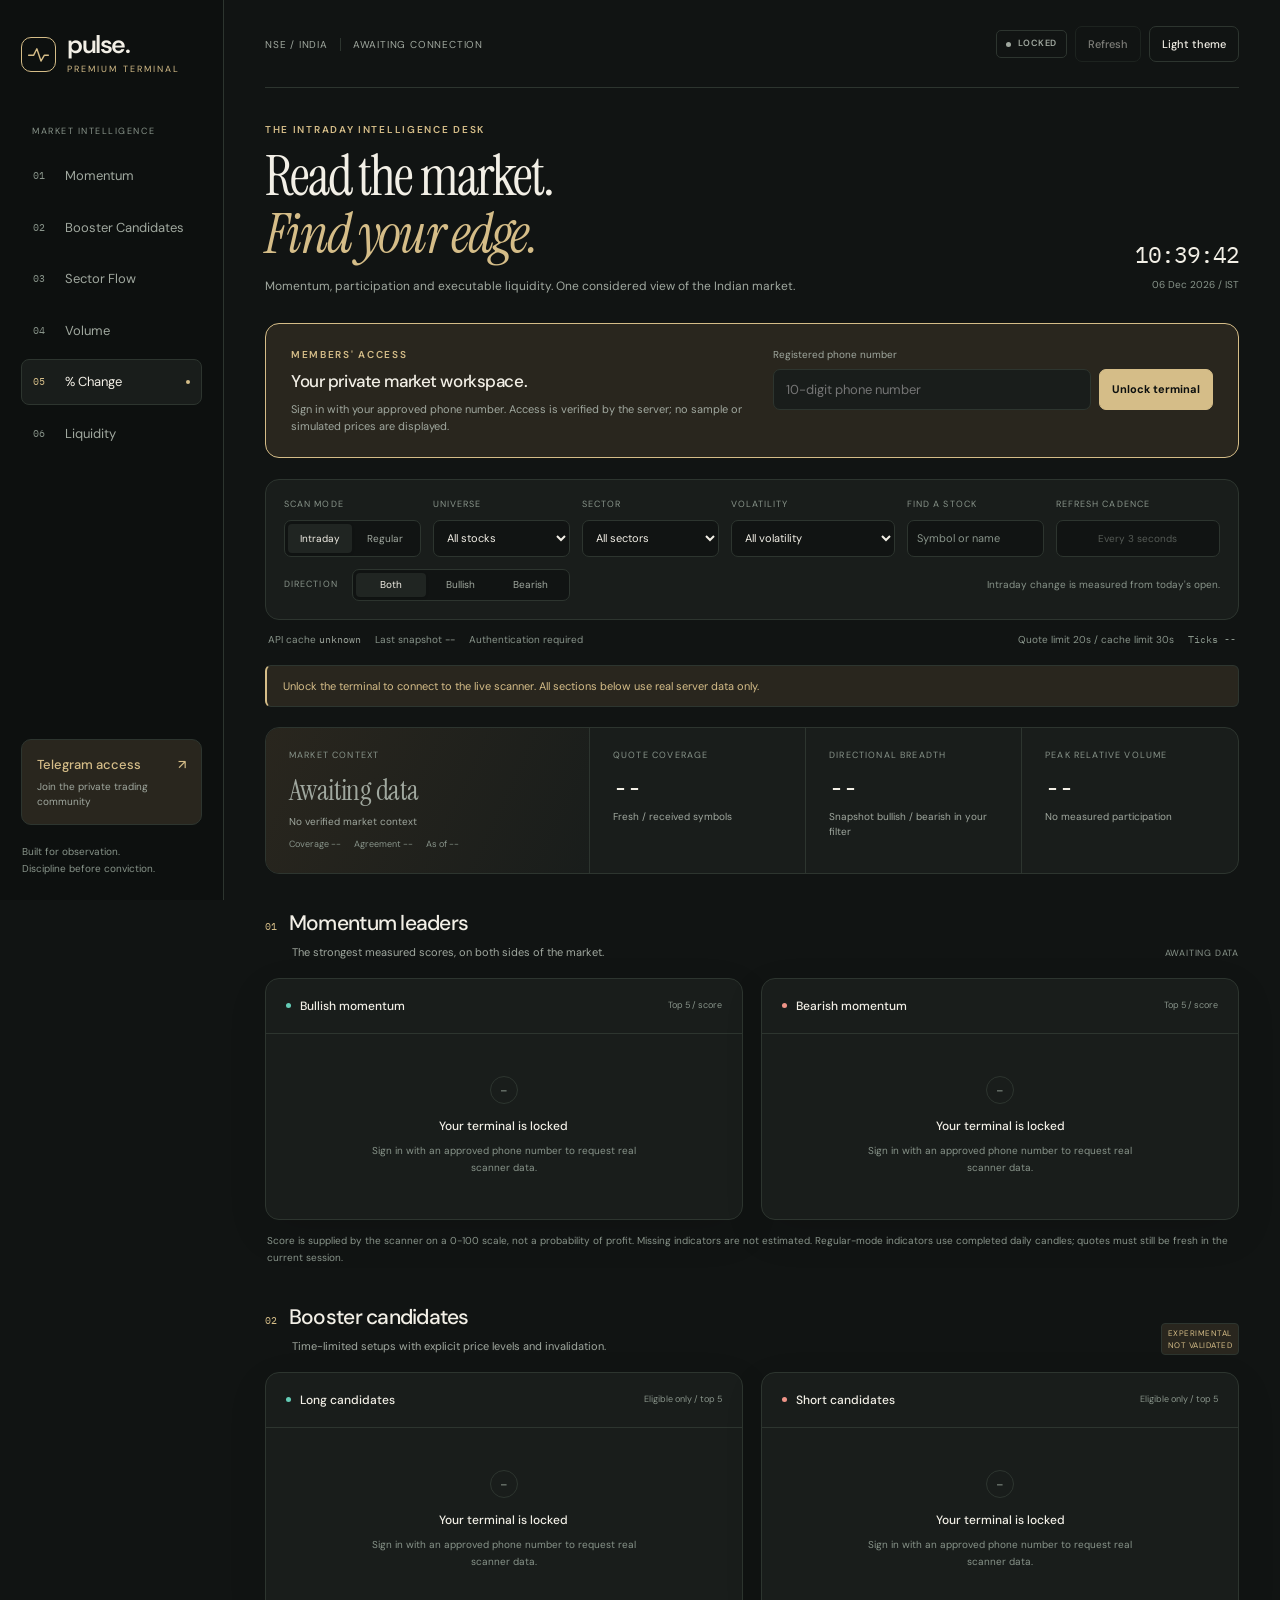
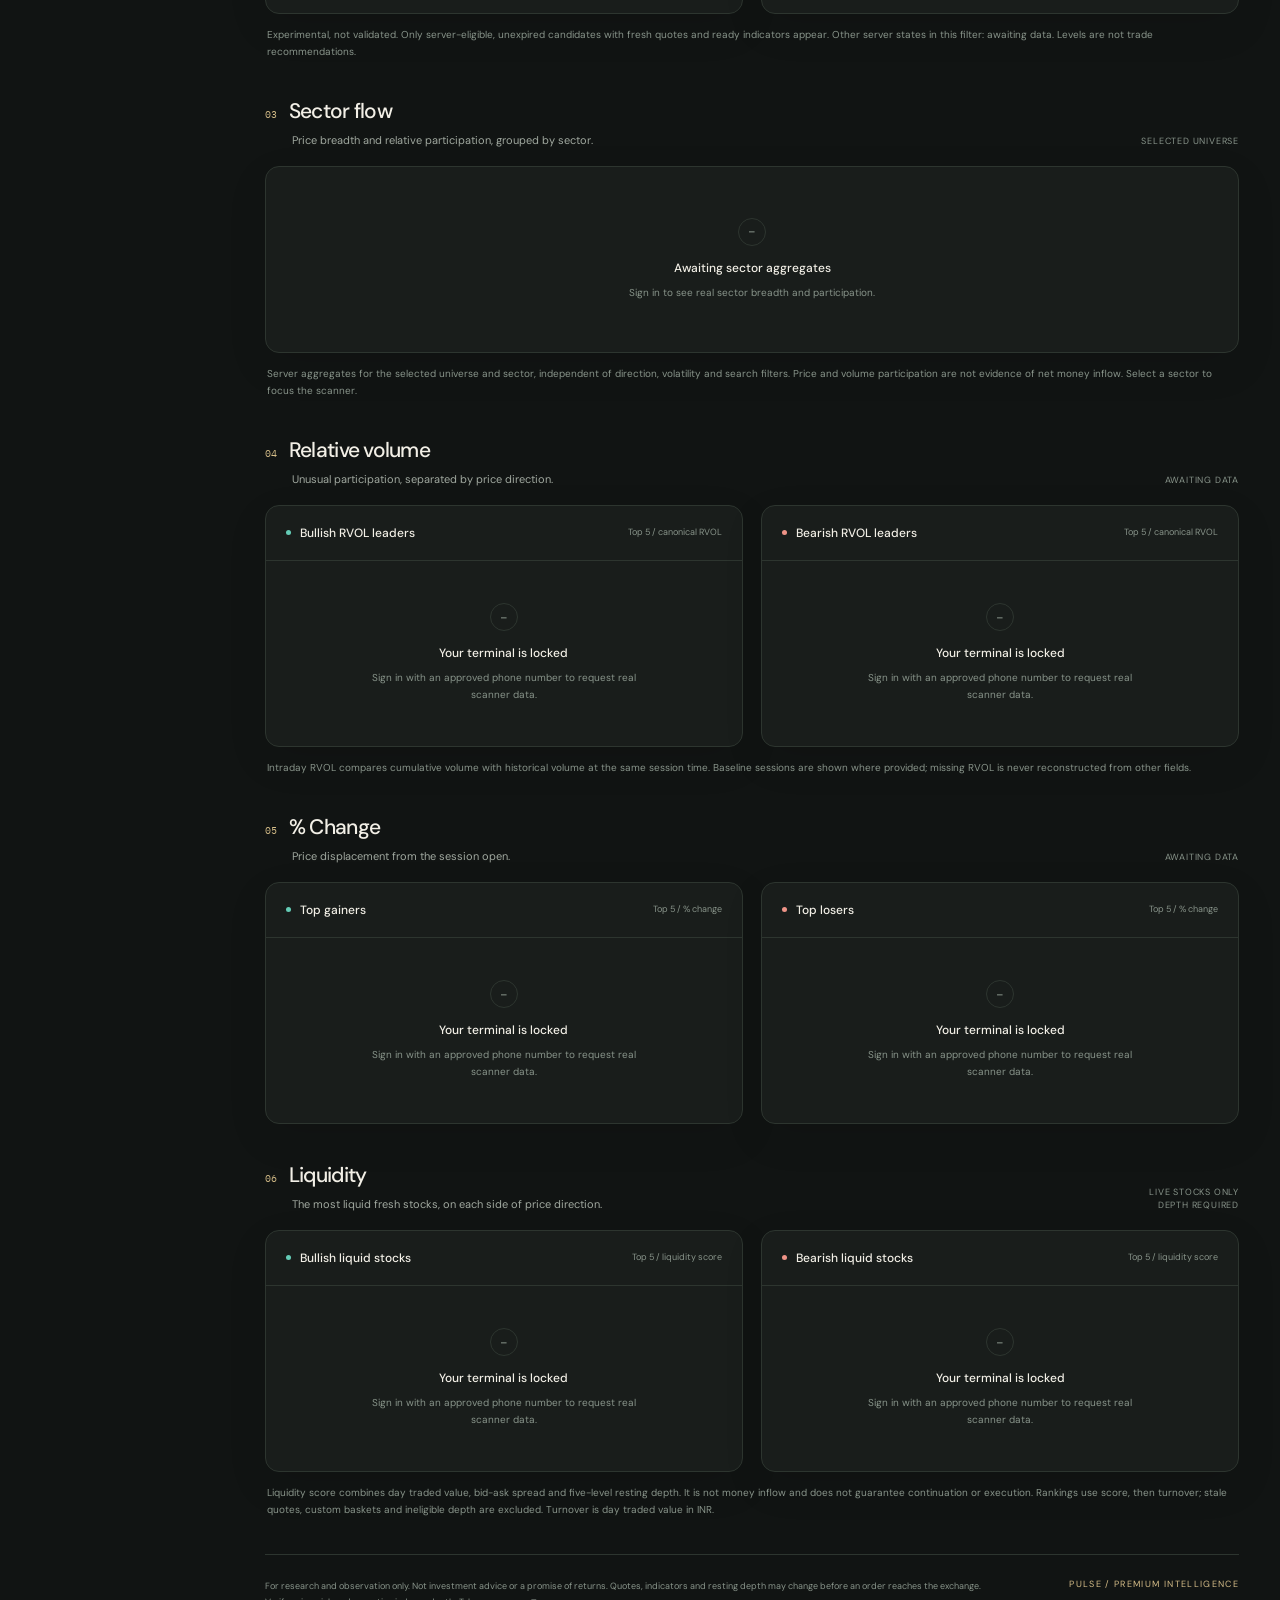
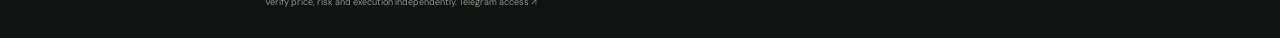
==== commit d8939831: "pulsezfinalll" ====
--- a/intraday-momentum-scanner.html
+++ b/intraday-momentum-scanner.html
@@ -758,6 +758,7 @@
       } finally { clearTimeout(timeout); }
     }
     function authError(error) {
+      if (error.code === "access_not_configured") return "The approved-number list is missing, empty or unreadable. Ask the site owner to configure numbers.txt on Render and redeploy.";
       if (error.code === "already_logged_in" || error.status === 409) return "This number is already logged in elsewhere. Log out of that session first.";
       if (error.code === "not_allowed" || error.status === 403) return "This number is not approved for access. Use your registered number or request Telegram access.";
       return "The login service is unavailable or timed out. Check the backend connection and try again.";
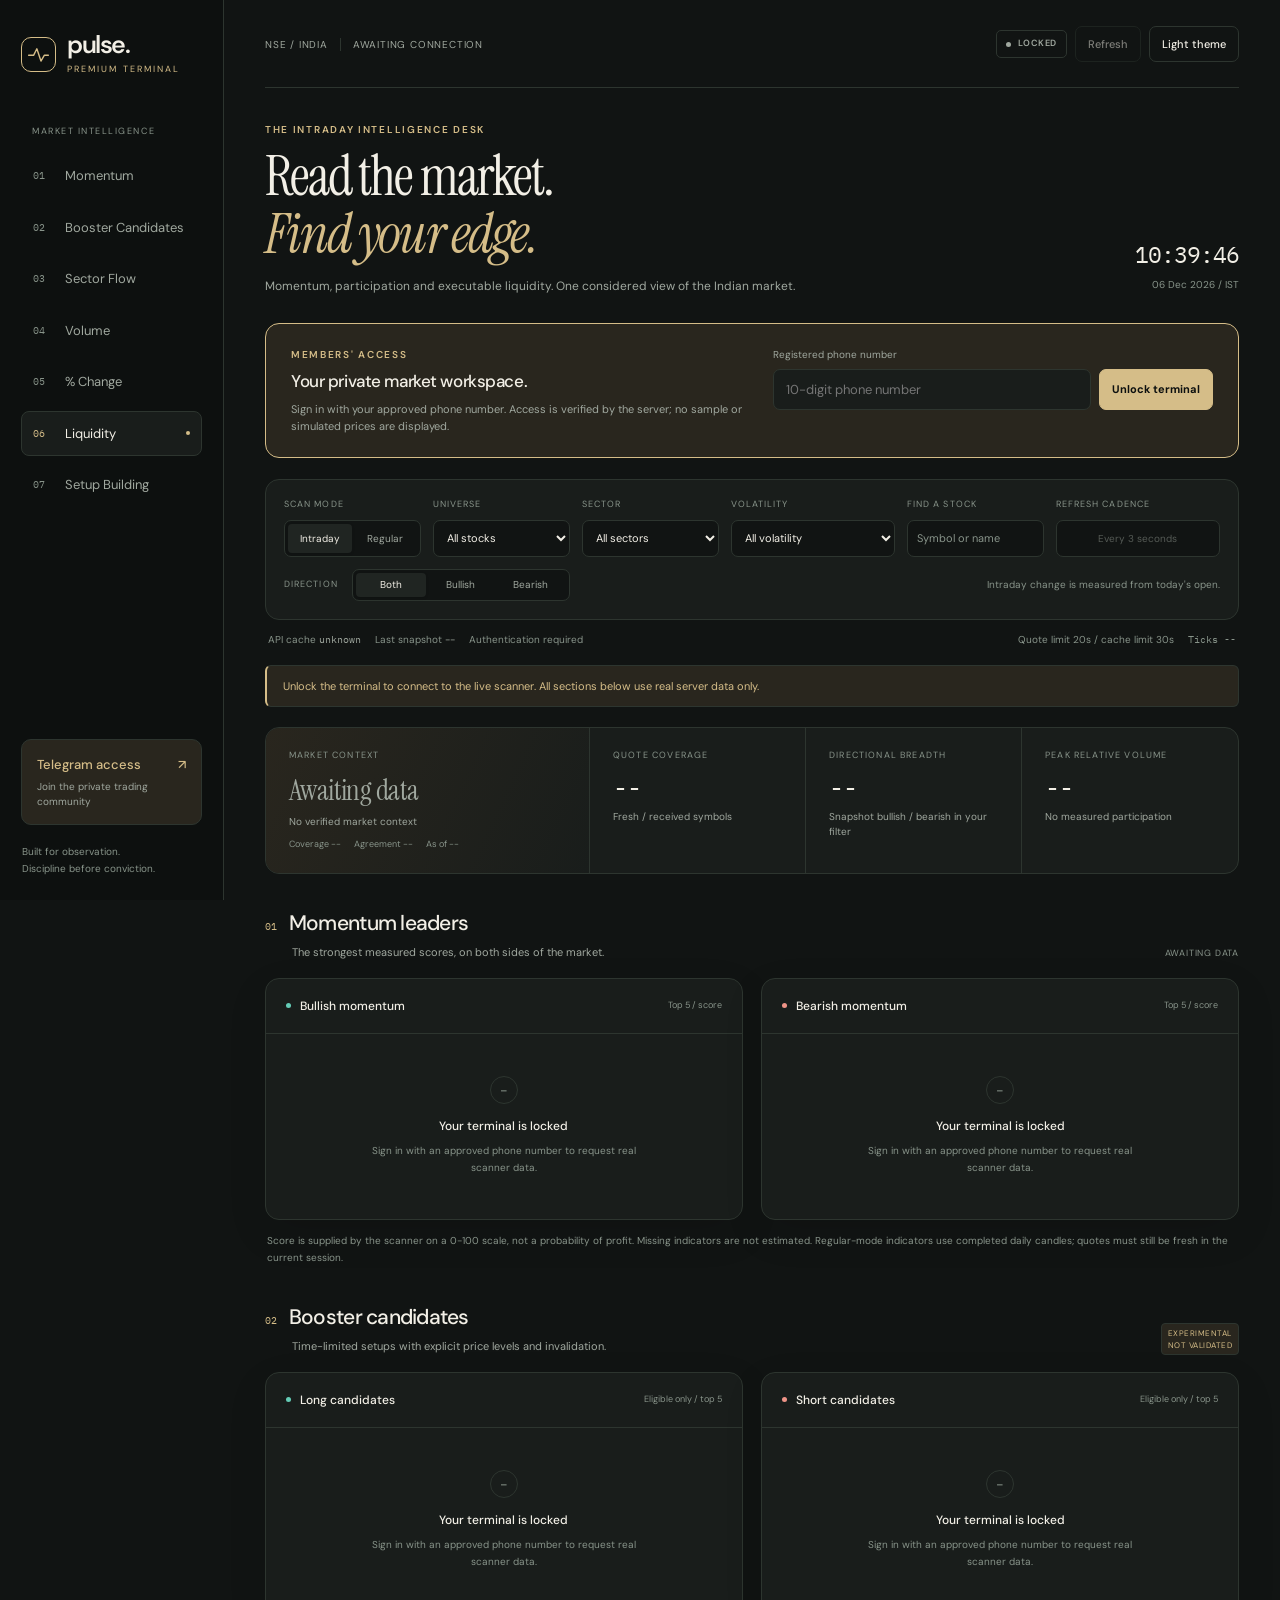
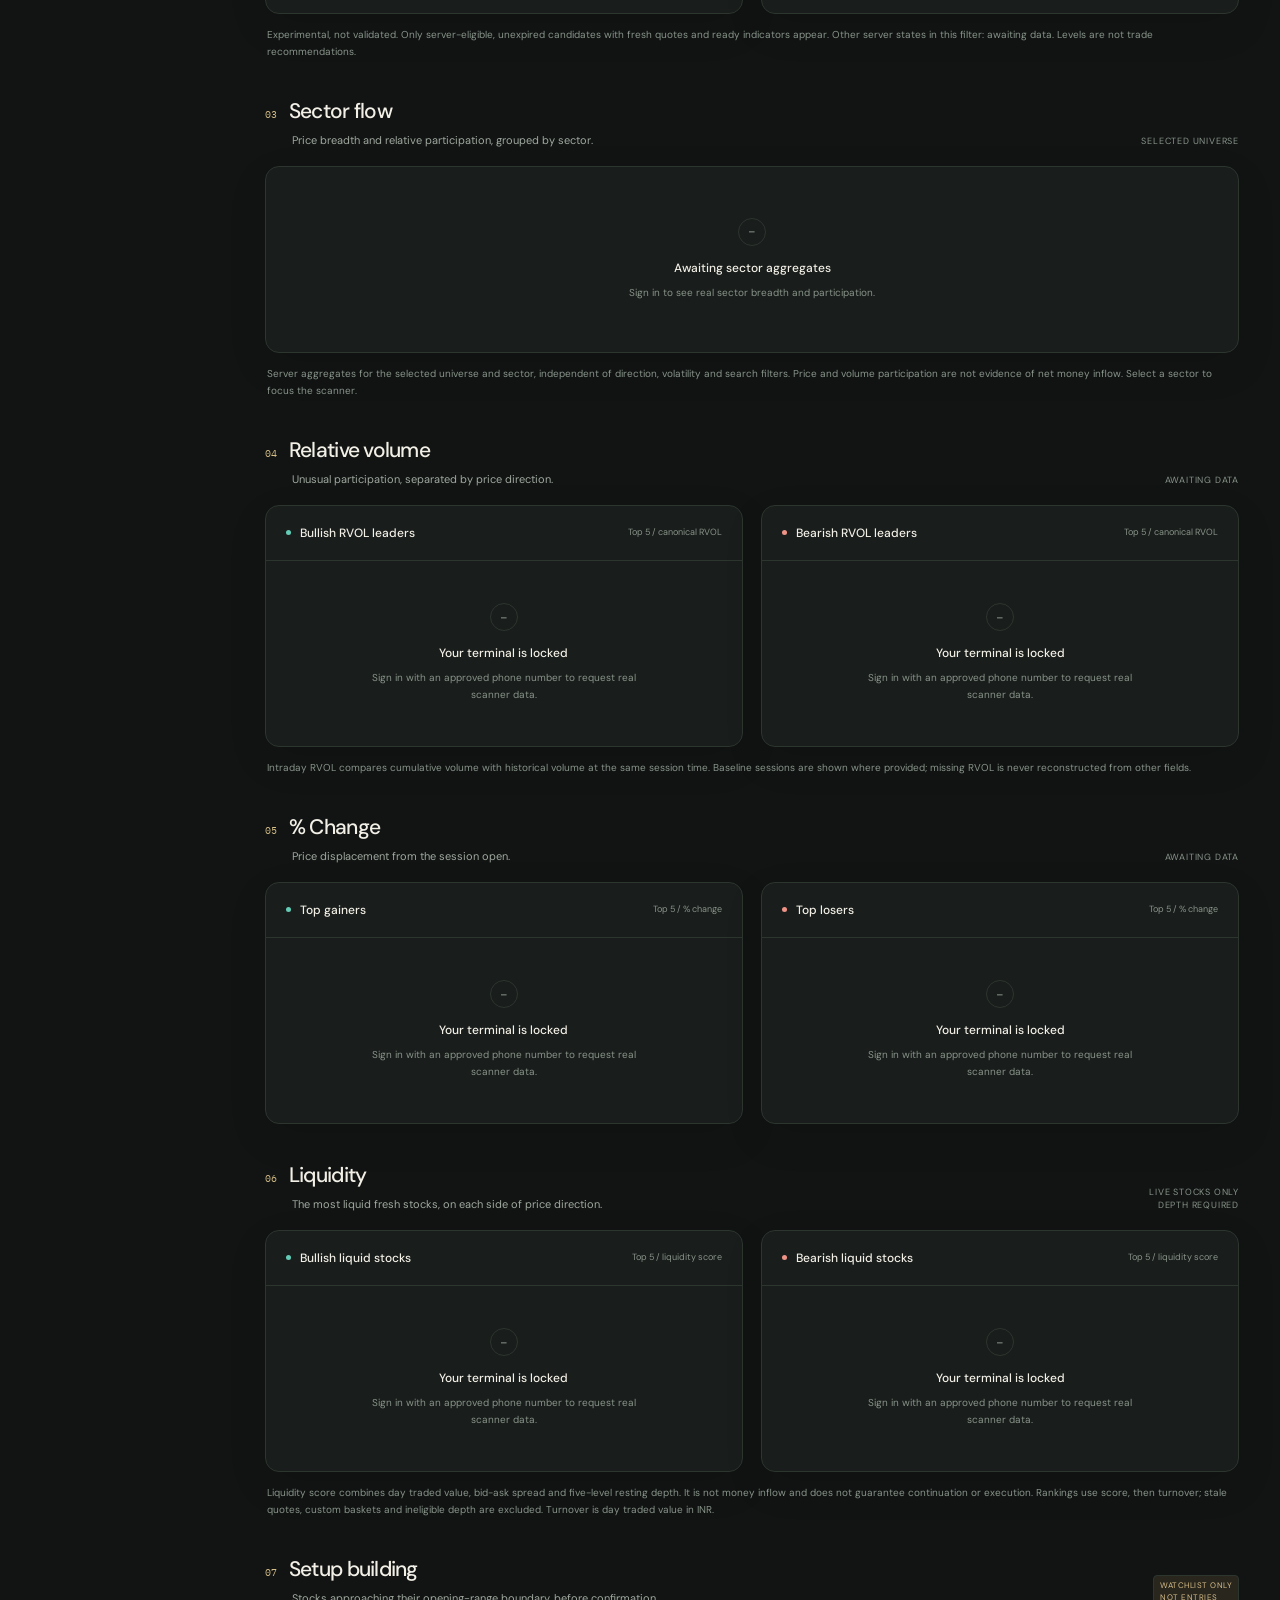
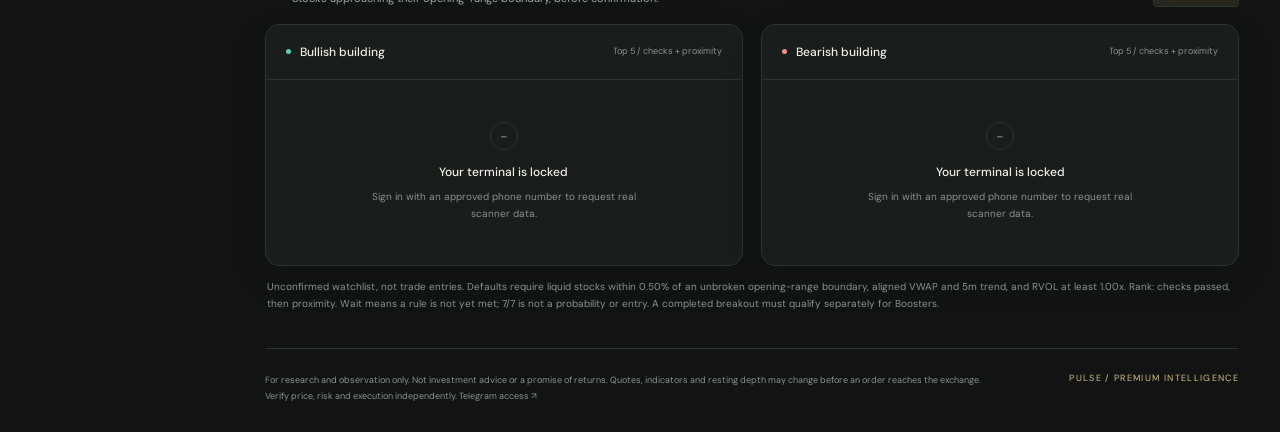
==== commit bbd533ed: "checkz" ====
--- a/intraday-momentum-scanner.html
+++ b/intraday-momentum-scanner.html
@@ -179,6 +179,14 @@
     .liquidity-stats { display:grid; grid-template-columns:repeat(3,minmax(0,1fr)); gap:8px; margin:12px 0 0 32px; }
     .liquidity-stats small { display:block; font-size:8px; color:var(--quiet); margin-bottom:5px; }
     .liquidity-stats strong { font-weight:400; font-size:11px; }
+    .building-checks { display:grid; grid-template-columns:repeat(2,minmax(0,1fr)); gap:7px; list-style:none; padding:0; margin:13px 0 0 32px; }
+    .building-check { min-width:0; padding:9px 10px; border:1px solid var(--line); border-radius:7px; background:var(--bg); }
+    .building-check > div { display:flex; align-items:center; justify-content:space-between; gap:7px; font-size:10px; }
+    .building-check strong { font-size:9px; font-weight:500; text-transform:uppercase; letter-spacing:.06em; }
+    .building-check small { display:block; margin-top:5px; color:var(--quiet); font-size:9px; line-height:1.6; overflow-wrap:anywhere; }
+    .building-check .pass { color:var(--up); }
+    .building-check .wait { color:var(--gold); }
+    .building-foot { display:flex; gap:7px 12px; flex-wrap:wrap; margin:12px 0 0 32px; color:var(--quiet); font-size:9px; }
     .footer { display:flex; justify-content:space-between; gap:24px; padding-top:23px; border-top:1px solid var(--line); color:var(--quiet); font-size:9px; }
     .footer p { max-width:720px; margin:0; line-height:1.8; }
     .footer-brand { color:var(--gold); letter-spacing:.15em; text-transform:uppercase; white-space:nowrap; }
@@ -276,6 +284,7 @@
         <a href="#volume"><span>04</span><span>Volume</span></a>
         <a href="#change"><span>05</span><span>% Change</span></a>
         <a href="#liquidity"><span>06</span><span>Liquidity</span></a>
+        <a href="#building"><span>07</span><span>Setup Building</span></a>
       </nav>
       <div class="rail-bottom">
         <a class="access-link" href="https://cosmofeed.com/vig/6a250fb87399a000136dec6b" target="_blank" rel="noopener noreferrer"><strong>Telegram access <span aria-hidden="true">&#8599;</span></strong><small>Join the private trading community</small></a>
@@ -357,6 +366,14 @@
         </div>
         <p class="section-note">Liquidity score combines day traded value, bid-ask spread and five-level resting depth. It is not money inflow and does not guarantee continuation or execution. Rankings use score, then turnover; stale quotes, custom baskets and ineligible depth are excluded. Turnover is day traded value in INR.</p>
       </section>
+      <section class="section" id="building" aria-labelledby="buildingTitle">
+        <div class="section-heading"><div><div class="section-title"><span class="section-index">07</span><h2 id="buildingTitle">Setup building</h2></div><p class="section-sub">Stocks approaching their opening-range boundary, before confirmation.</p></div><span class="tag gold">Watchlist only<br>Not entries</span></div>
+        <div class="pair">
+          <article class="panel"><div class="panel-head"><div class="panel-title up"><h3>Bullish building</h3></div><small>Top 5 / checks + proximity</small></div><div class="leaders" id="bullBuilding"></div></article>
+          <article class="panel"><div class="panel-head"><div class="panel-title down"><h3>Bearish building</h3></div><small>Top 5 / checks + proximity</small></div><div class="leaders" id="bearBuilding"></div></article>
+        </div>
+        <p class="section-note" id="buildingNote">Unconfirmed watchlist, not trade entries. Checks passed is a rule count, not a probability. A completed breakout still has to qualify separately for Booster Candidates.</p>
+      </section>
       <footer class="footer"><p>For research and observation only. Not investment advice or a promise of returns. Quotes, indicators and resting depth may change before an order reaches the exchange. Verify price, risk and execution independently. <a href="https://cosmofeed.com/vig/6a250fb87399a000136dec6b" target="_blank" rel="noopener noreferrer">Telegram access &#8599;</a></p><span class="footer-brand">Pulse / Premium intelligence</span></footer>
     </main>
   </div>
@@ -464,6 +481,26 @@
       return rows.filter(row => row.isIndex === false && fresh(row) && row.liquidity_eligible === true && n(row.liquidity_score) !== null && n(row.liquidity_score) >= 0 && n(row.liquidity_score) <= 100 && n(row.depth_value) > 0 && n(row.turnover) > 0 && n(row.spread_bps) !== null && n(row.spread_bps) >= 0 && (side === "up" ? n(row.change) > 0 : n(row.change) < 0))
         .sort((a,b) => n(b.liquidity_score) - n(a.liquidity_score) || n(b.turnover) - n(a.turnover)).slice(0,5);
     }
+    function buildingRows(rows,side) {
+      if (state.type !== "intraday" || basketView() || !contextCurrent()) return [];
+      const maxGap = n(state.payload?.building_settings?.max_gap_pct) ?? .5;
+      const minVolume = n(state.payload?.building_settings?.min_rvol) ?? 1;
+      const keys = ["volume","vwap","trend5","trend15","recent","sector","market"];
+      return rows.filter(row => {
+        const building = row.building, direction = side === "long" ? 1 : -1;
+        if (!fresh(row) || !featuresCurrent(row) || row.feature_mode !== "intraday" || row.liquidity_eligible !== true ||
+            building?.status !== "building" || building.side !== side || row.direction !== direction || row.booster?.status === "eligible") return false;
+        const value = n(row.ltp), trigger = n(building.trigger), low = n(building.range_low), high = n(building.range_high);
+        const gap = trigger > 0 && value > 0 ? (trigger - value) * direction / trigger * 100 : null;
+        const computedAge = ageOf(building.as_of);
+        return timeMs(building.expires_at) > now() && computedAge !== null && computedAge <= limit("cache_stale_sec",30) &&
+          timeMs(building.feature_as_of) === timeMs(row.feature_as_of) && low > 0 && high > low && value >= low && value <= high &&
+          gap !== null && gap >= 0 && gap <= maxGap + .0001 && n(row.ratio) >= minVolume && n(building.gap_pct) !== null && n(building.gap_pct) >= 0 &&
+          n(building.total) === keys.length && Array.isArray(building.checks) && building.checks.length === keys.length &&
+          building.checks.every((check,index) => check && check.key === keys[index] && typeof check.passed === "boolean" && typeof check.label === "string" && typeof check.detail === "string") &&
+          building.checks[1].passed && building.checks[2].passed && n(building.passed) === building.checks.filter(check => check.passed).length;
+      }).sort((a,b) => n(b.building.passed) - n(a.building.passed) || n(a.building.gap_pct) - n(b.building.gap_pct) || a.symbol.localeCompare(b.symbol)).slice(0,5);
+    }
     function stockLink(row,key) {
       const raw = row.symbol.trim().replace(/^NSE:/i,"").replace(/\s/g,"").replace(/[&-]/g,"_");
       const symbol = ({NIFTY50:"NIFTY",NIFTY_50:"NIFTY",NIFTYBANK:"BANKNIFTY",BANKNIFTY:"BANKNIFTY",NIFTYIT:"CNXIT",NIFTYAUTO:"CNXAUTO",NIFTYMETAL:"CNXMETAL",NIFTYPHARMA:"CNXPHARMA"})[raw] || raw;
@@ -482,7 +519,10 @@
       if (state.local) return ["Connect the backend","Open this page through the application server, not as a local file. Prices and member access require the backend."];
       if (!state.granted) return ["Your terminal is locked","Sign in with an approved phone number to request real scanner data."];
       if (!state.payload) return [state.failed ? "Scanner unavailable" : "Waiting for the first snapshot",state.failed ? "The last request failed. The scanner will retry automatically; no prices are simulated." : "A verified server snapshot will populate this panel."];
-      if (basketView() && (kind === "liquidity" || kind === "booster")) return ["Not available for custom baskets","Equal-weight baskets have no executable quote, resting depth or individual indicator setup. Select All stocks for liquidity and booster candidates."];
+      if (basketView() && ["liquidity","booster","building"].includes(kind)) return ["Not available for custom baskets","Equal-weight baskets have no executable quote, resting depth or individual indicator setup. Select All stocks for liquidity, boosters and setup building."];
+      if (kind === "building" && state.type !== "intraday") return ["Intraday stocks only","Select Intraday and All stocks to watch pre-breakout setups. Completed daily indicators do not qualify."];
+      if (kind === "building" && (!cacheActive() || !contextCurrent())) return ["Building watchlist paused","Fresh stock quotes, current market context and a live API cache are required. Expired snapshots never qualify."];
+      if (kind === "building") return ["No near-boundary setups","No fresh, liquid stock in this filter meets proximity, VWAP, 5m trend, volume and complete-candle requirements. Watchlists run after 09:30 and before 14:45 IST."];
       if (kind === "liquidity" && !cacheActive()) return ["No actionable liquidity","Liquidity is disabled outside market hours and whenever the API cache or stock quotes are stale."];
       if (kind === "booster" && !cacheActive()) return ["No active candidates","Candidates require an open market, a fresh API cache and fresh stock quotes. Expired snapshots never qualify."];
       if (kind === "liquidity") return ["No qualifying liquid stocks","No fresh stock in this filter has eligible depth, traded value and spread measurements. Custom baskets are excluded."];
@@ -541,6 +581,17 @@
         <div class="leader-bottom"><div class="price-line"><span class="mono">${price(row.ltp)}</span><span class="mono ${tone(row.change)}">${pct(row.change)}</span></div>${quoteLabel(row)}</div>
         <div class="liquidity-stats"><div><small>Day turnover</small><strong class="mono">${money(row.turnover)}</strong></div><div><small>Spread</small><strong class="mono">${fmt(row.spread_bps,1)} bps</strong></div><div><small>5-level depth</small><strong class="mono">${money(row.depth_value)}</strong></div></div>
         <details data-detail="${esc(row.symbol)}"><summary data-focus-key="${esc(`liquidity-detail:${row.symbol}`)}">Execution context</summary><div class="detail-grid"><div><small>Bid</small><span class="mono">${price(row.bid)}</span></div><div><small>Ask</small><span class="mono">${price(row.ask)}</span></div><div><small>RVOL</small><span class="mono">${ratio(row.ratio)}</span></div></div><p class="detail-note">${esc(row.liquidity_reason || "Server reports eligible liquidity.")}</p></details></div>`).join("") : empty(...emptyReason("liquidity")));
+    }
+    function renderBuilding(rows,side,id) {
+      const selected = buildingRows(rows,side), color = side === "long" ? "up" : "down";
+      put(id,selected.length ? selected.map((row,index) => {
+        const building = row.building;
+        return `<div class="leader building-card" data-symbol="${esc(row.symbol)}"><div class="leader-top"><span class="rank mono">${String(index + 1).padStart(2,"0")}</span><div>${stockLink(row,id)}<div class="stock-sector">${esc(row.sector || "Unclassified")} / <span class="${color}">${side === "long" ? "BULLISH" : "BEARISH"}</span></div></div><div class="leader-metric"><div class="metric-big number ${color}">${fmt(building.passed,0)} <span class="metric-unit">/ ${fmt(building.total,0)}</span></div><div class="metric-label">Checks passed</div></div></div>
+          <div class="leader-bottom"><div class="price-line"><span class="mono">${price(row.ltp)}</span><span class="mono ${tone(row.change)}">${pct(row.change)}</span><span class="tag gold">Unconfirmed</span></div>${quoteLabel(row)}</div>
+          <div class="liquidity-stats"><div><small>Opening-range ${side === "long" ? "high" : "low"}</small><strong class="mono">${price(building.trigger)}</strong></div><div><small>To boundary</small><strong class="mono ${color}">${fmt(building.gap_pct,3)}%</strong></div><div><small>RVOL</small><strong class="mono">${ratio(row.ratio)}</strong></div></div>
+          <ul class="building-checks" aria-label="Stock setup checklist">${building.checks.map(check => `<li class="building-check"><div><span>${esc(check.label)}</span><strong class="${check.passed ? "pass" : "wait"}">${check.passed ? "Pass" : "Wait"}</strong></div><small>${esc(check.detail)}</small></li>`).join("")}</ul>
+          <p class="detail-note" style="margin-left:32px">${esc(building.reason || "Waiting for breakout confirmation. Not an entry signal.")}</p><div class="building-foot"><span>Bars ended ${esc(clockText(building.feature_as_of))} IST</span><span data-expires="${esc(building.expires_at)}">Snapshot expires ${esc(clockText(building.expires_at))} IST</span></div></div>`;
+      }).join("") : empty(...emptyReason("building")));
     }
     function sectorName(key) { return key === "ALL" ? "All sectors" : String(key).replace(/_/g," "); }
     function flowKey(name) {
@@ -612,12 +663,12 @@
       $("accessGate").hidden = state.granted;
       let message = "";
       if (state.local) message = "Backend connection required. Open this HTML through the application server so /api/access/login and /api/scan can respond. Local-file access cannot authenticate or display live prices.";
-      else if (state.failed) message = `${state.error || "The scanner request failed."} ${payload ? "The last real snapshot remains visible as a stale watchlist. Liquidity and boosters are disabled until a fresh response arrives." : "No simulated prices are shown."}`;
+      else if (state.failed) message = `${state.error || "The scanner request failed."} ${payload ? "The last real snapshot remains visible as a stale watchlist. Liquidity, boosters and setup building are disabled until a fresh response arrives." : "No simulated prices are shown."}`;
       else if (payload && !scopeMatches()) message = `Showing a stale snapshot from the previous selection: ${state.scope.type === "intraday" ? "Intraday" : "Regular"} / ${state.scope.universe === "stocks" ? "stocks" : "custom baskets"} / ${sectorName(state.scope.sector)}. It is not the result of your new selection.`;
       else if (!state.granted) message = "Unlock the terminal to connect to the live scanner. All sections below use real server data only.";
       else if (!payload) message = "Requesting the first verified snapshot. Indicators and rankings will appear only when the backend supplies them.";
-      else if (!liveFeed) message = payload.market_open === false ? "Market closed. Previous real-session leaders are shown as a non-actionable watchlist. Liquidity and booster candidates remain empty." : "No verified live feed: the cache, session or stock quotes are stale, or the server is not live. Snapshot leaders are for observation only; liquidity and boosters are disabled.";
-      else if (basketView()) message = `Custom basket watchlist: equal-weight constituent aggregates, not official index quotes or tradable prices. The API cache is live. ${contextCurrent() ? "Fixed market context is current." : "Fixed market context has its own freshness and coverage checks."} Basket liquidity and boosters are unavailable.`;
+      else if (!liveFeed) message = payload.market_open === false ? "Market closed. Previous real-session leaders are shown as a non-actionable watchlist. Liquidity, booster candidates and setup building remain empty." : "No verified live feed: the cache, session or stock quotes are stale, or the server is not live. Snapshot leaders are for observation only; liquidity, boosters and setup building are disabled.";
+      else if (basketView()) message = `Custom basket watchlist: equal-weight constituent aggregates, not official index quotes or tradable prices. The API cache is live. ${contextCurrent() ? "Fixed market context is current." : "Fixed market context has its own freshness and coverage checks."} Basket liquidity, boosters and setup building are unavailable.`;
       if (state.failed && payload && !scopeMatches()) message += ` Previous selection: ${state.scope.type === "intraday" ? "Intraday" : "Regular"} / ${state.scope.universe === "stocks" ? "stocks" : "custom baskets"} / ${sectorName(state.scope.sector)}.`;
       $("feedNotice").hidden = !message;
       $("feedNotice").textContent = message;
@@ -642,7 +693,7 @@
       renderStatus();
       // Only rebuild cards when data or eligibility changes; ages update without disturbing focus or expanded details.
       const rows = filteredRows(), pool = leaderPool(rows);
-      const key = `${state.revision}|${cacheActive()}|${contextCurrent()}|${rows.map(row => `${fresh(row)}:${featuresCurrent(row)}:${row.booster?.status === "eligible" && timeMs(row.booster.expires_at) > now()}`).join(",")}`;
+      const key = `${state.revision}|${cacheActive()}|${contextCurrent()}|${rows.map(row => `${fresh(row)}:${featuresCurrent(row)}:${row.booster?.status === "eligible" && timeMs(row.booster.expires_at) > now()}:${row.building?.status === "building" && timeMs(row.building.expires_at) > now()}`).join(",")}`;
       if (key !== state.renderKey) {
         state.renderKey = key;
         renderOverview(pool);
@@ -653,6 +704,8 @@
         renderTable(pool,"up","volume","bullVolume"); renderTable(pool,"down","volume","bearVolume");
         renderTable(pool,"up","change","bullChange"); renderTable(pool,"down","change","bearChange");
         renderLiquidity(rows,"up","bullLiquidity"); renderLiquidity(rows,"down","bearLiquidity");
+        renderBuilding(rows,"long","bullBuilding"); renderBuilding(rows,"short","bearBuilding");
+        $("buildingNote").textContent = `Unconfirmed watchlist, not trade entries. Defaults require liquid stocks within ${fmt(n(state.payload?.building_settings?.max_gap_pct) ?? .5,2)}% of an unbroken opening-range boundary, aligned VWAP and 5m trend, and RVOL at least ${ratio(n(state.payload?.building_settings?.min_rvol) ?? 1)}. Rank: checks passed, then proximity. Wait means a rule is not yet met; 7/7 is not a probability or entry. A completed breakout must qualify separately for Boosters.`;
         const counts = ["forming","watchlist","invalidated"].map(status => `${rows.filter(row => row.booster?.status === status).length} ${status}`).join(" / ");
         $("boosterNote").textContent = `Experimental, not validated. Only server-eligible, unexpired candidates with fresh quotes and ready indicators appear. Other server states in this filter: ${state.payload ? counts : "awaiting data"}. Levels are not trade recommendations.`;
       }
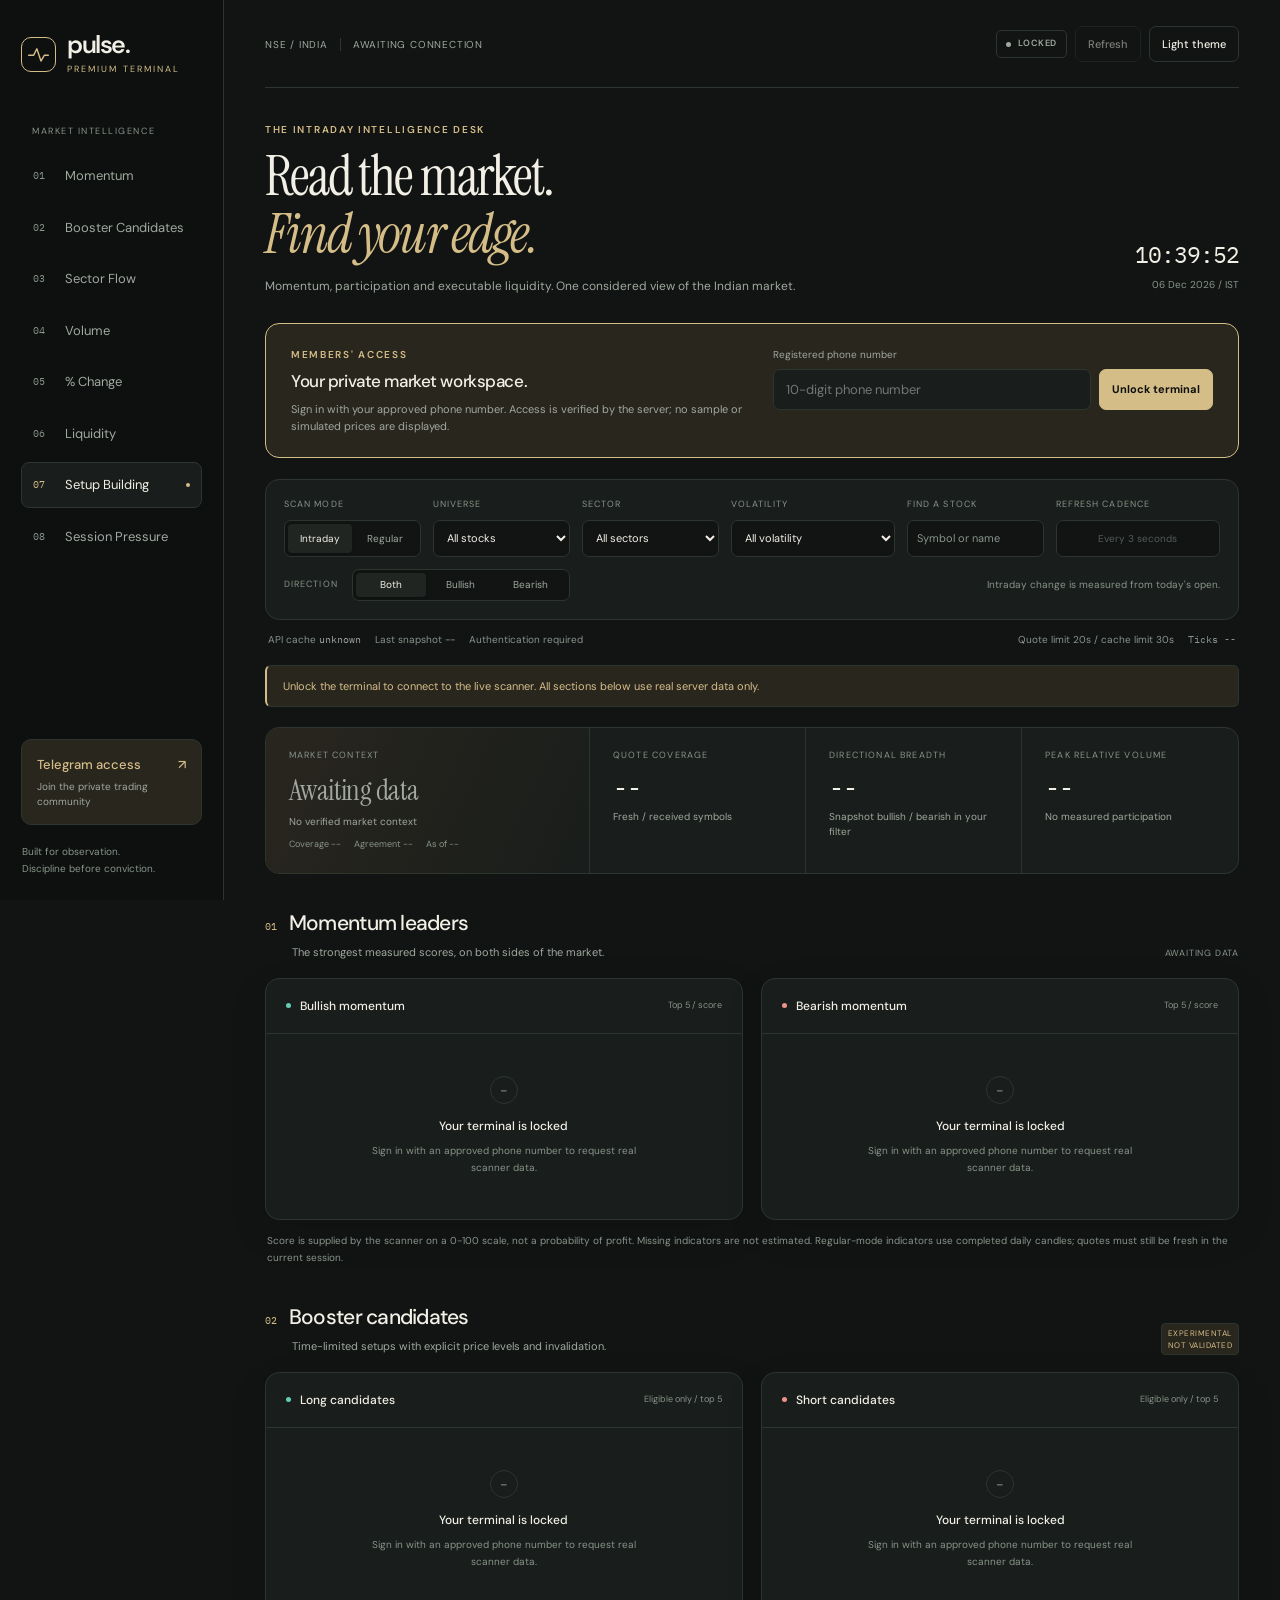
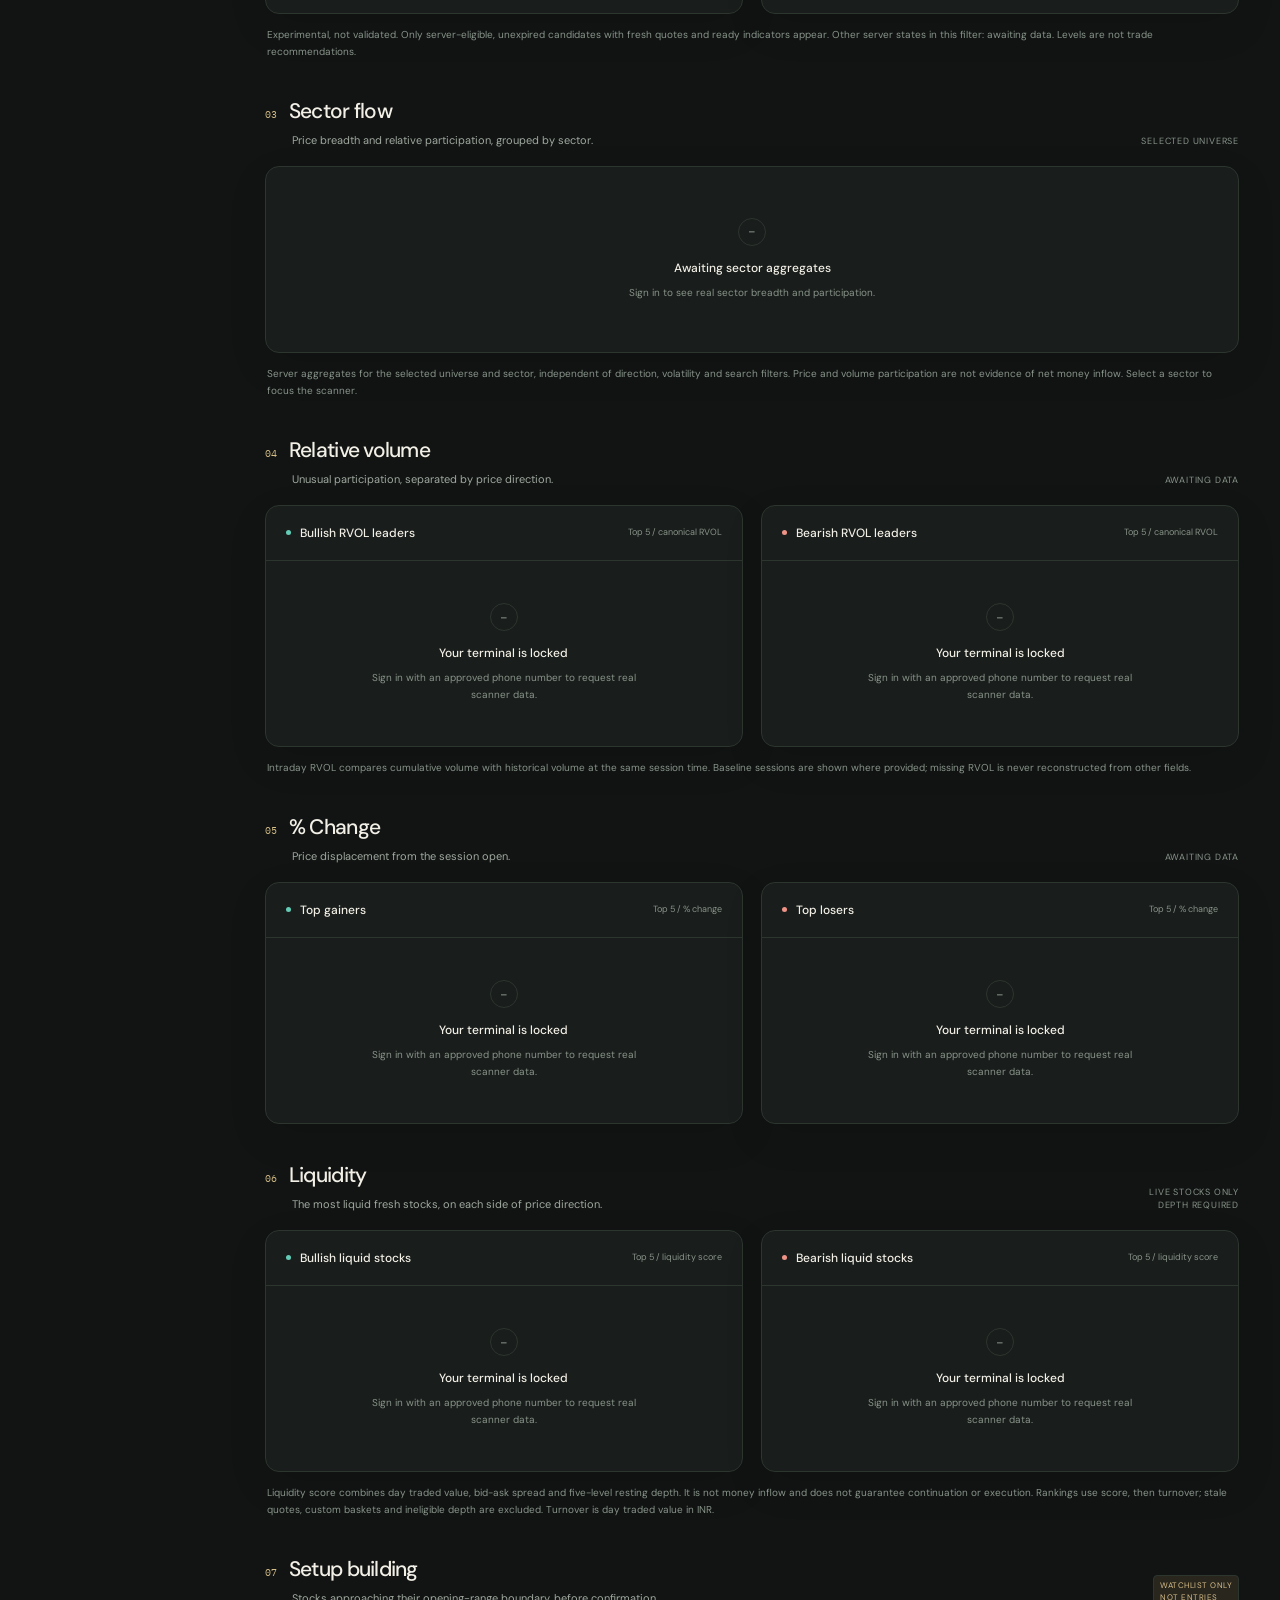
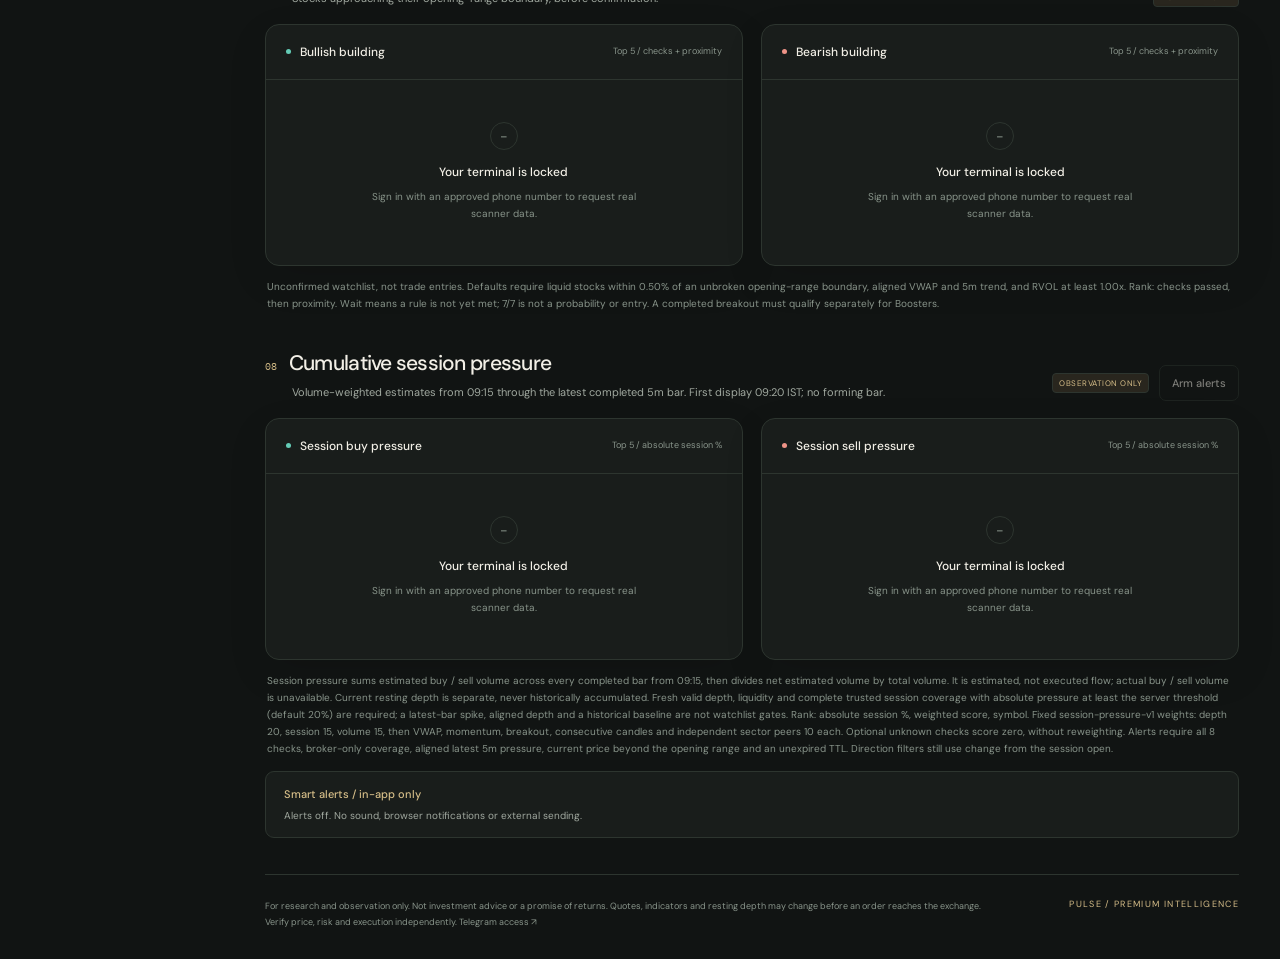
==== commit 691816a1: "sunday" ====
--- a/intraday-momentum-scanner.html
+++ b/intraday-momentum-scanner.html
@@ -187,6 +187,33 @@
     .building-check .pass { color:var(--up); }
     .building-check .wait { color:var(--gold); }
     .building-foot { display:flex; gap:7px 12px; flex-wrap:wrap; margin:12px 0 0 32px; color:var(--quiet); font-size:9px; }
+    .pressure-heading-actions { display:flex; align-items:center; gap:10px; flex-wrap:wrap; justify-content:flex-end; }
+    .pressure-pair { display:grid; grid-template-columns:repeat(2,minmax(0,1fr)); gap:10px; margin:13px 0 0 32px; }
+    .pressure-measure { min-width:0; padding:11px; border:1px solid var(--line); border-radius:7px; background:var(--bg); }
+    .pressure-measure small { display:block; font-size:9px; color:var(--muted); }
+    .pressure-measure strong { display:block; margin:4px 0; font-size:clamp(17px,2vw,21px); font-weight:500; letter-spacing:-.04em; }
+    .pressure-source { display:block; color:var(--quiet); font-size:8px; overflow-wrap:anywhere; }
+    .pressure-stats { display:grid; grid-template-columns:repeat(3,minmax(0,1fr)); gap:10px; margin:13px 0 0 32px; }
+    .pressure-stats small { display:block; color:var(--quiet); font-size:8px; }
+    .pressure-stats strong { font-size:10px; font-weight:400; overflow-wrap:anywhere; }
+    .pressure-card .building-checks { margin-left:0; }
+    .pressure-card .building-check > div { flex-wrap:wrap; }
+    .pressure-card .building-check strong { white-space:nowrap; }
+    .pressure-card .building-check .unknown { color:var(--muted); }
+    .pressure-card .metric-big { font-size:28px; }
+    .pressure-card .leader-top > div { min-width:0; }
+    .pressure-card .metric-label { overflow-wrap:anywhere; }
+    .pressure-card .stock-sector { overflow-wrap:anywhere; }
+    .pressure-coverage { margin:11px 0 0 32px; color:var(--muted); font-size:10px; overflow-wrap:anywhere; }
+    .pressure-trend { margin:6px 0 0 32px; color:var(--gold); font-size:10px; overflow-wrap:anywhere; }
+    .pressure-alerts { margin-top:14px; padding:14px 18px; border:1px solid var(--line); border-radius:9px; background:var(--surface); }
+    .pressure-alerts h3 { margin:0; color:var(--gold); font-size:11px; font-weight:500; }
+    .pressure-alerts p { margin:6px 0 0; color:var(--muted); font-size:10px; }
+    .pressure-events { list-style:none; margin:10px 0 0; padding:0; }
+    .pressure-events li { padding:9px 0; border-top:1px solid var(--line); color:var(--muted); font-size:10px; overflow-wrap:anywhere; }
+    .pressure-events time { color:var(--quiet); font-size:9px; }
+    .pressure-events small { display:block; margin-top:4px; color:var(--quiet); font-size:9px; }
+    .sr-only { position:absolute; width:1px; height:1px; padding:0; margin:-1px; overflow:hidden; clip:rect(0,0,0,0); white-space:nowrap; border:0; }
     .footer { display:flex; justify-content:space-between; gap:24px; padding-top:23px; border-top:1px solid var(--line); color:var(--quiet); font-size:9px; }
     .footer p { max-width:720px; margin:0; line-height:1.8; }
     .footer-brand { color:var(--gold); letter-spacing:.15em; text-transform:uppercase; white-space:nowrap; }
@@ -260,6 +287,10 @@
       .section h2 { font-size:20px; }
       .section-sub { font-size:10px; }
       .section-aside { max-width:100px; font-size:8px; }
+      #imbalance > .section-heading { flex-direction:column; }
+      .pressure-heading-actions { justify-content:flex-start; margin-left:27px; }
+      .pressure-pair,.pressure-stats,.pressure-coverage,.pressure-trend { margin-left:0; }
+      .pressure-card details,.pressure-card .building-foot,.pressure-card .leader-bottom { margin-left:0; }
       .flow-grid { grid-template-columns:repeat(2,minmax(0,1fr)); gap:10px; padding:13px; }
       .flow-card { padding:13px; }
       .flow-meta { font-size:8px; }
@@ -285,6 +316,7 @@
         <a href="#change"><span>05</span><span>% Change</span></a>
         <a href="#liquidity"><span>06</span><span>Liquidity</span></a>
         <a href="#building"><span>07</span><span>Setup Building</span></a>
+        <a href="#imbalance"><span>08</span><span>Session Pressure</span></a>
       </nav>
       <div class="rail-bottom">
         <a class="access-link" href="https://cosmofeed.com/vig/6a250fb87399a000136dec6b" target="_blank" rel="noopener noreferrer"><strong>Telegram access <span aria-hidden="true">&#8599;</span></strong><small>Join the private trading community</small></a>
@@ -374,6 +406,15 @@
         </div>
         <p class="section-note" id="buildingNote">Unconfirmed watchlist, not trade entries. Checks passed is a rule count, not a probability. A completed breakout still has to qualify separately for Booster Candidates.</p>
       </section>
+      <section class="section" id="imbalance" aria-labelledby="imbalanceTitle">
+        <div class="section-heading"><div><div class="section-title"><span class="section-index">08</span><h2 id="imbalanceTitle">Cumulative session pressure</h2></div><p class="section-sub">Volume-weighted estimates from 09:15 through the latest completed 5m bar. First display 09:20 IST; no forming bar.</p></div><div class="pressure-heading-actions"><span class="tag gold">Observation only</span><button class="button" id="pressureAlertsBtn" type="button" aria-pressed="false" aria-describedby="pressureAlertsState" disabled>Arm alerts</button></div></div>
+        <div class="pair">
+          <article class="panel"><div class="panel-head"><div class="panel-title up"><h3>Session buy pressure</h3></div><small>Top 5 / absolute session %</small></div><div class="leaders" id="buyImbalance"></div></article>
+          <article class="panel"><div class="panel-head"><div class="panel-title down"><h3>Session sell pressure</h3></div><small>Top 5 / absolute session %</small></div><div class="leaders" id="sellImbalance"></div></article>
+        </div>
+        <p class="section-note">Session pressure sums estimated buy / sell volume across every completed bar from 09:15, then divides net estimated volume by total volume. It is estimated, not executed flow; actual buy / sell volume is unavailable. Current resting depth is separate, never historically accumulated. Fresh valid depth, liquidity and complete trusted session coverage with absolute pressure at least the server threshold (default 20%) are required; a latest-bar spike, aligned depth and a historical baseline are not watchlist gates. Rank: absolute session %, weighted score, symbol. Fixed session-pressure-v1 weights: depth 20, session 15, volume 15, then VWAP, momentum, breakout, consecutive candles and independent sector peers 10 each. Optional unknown checks score zero, without reweighting. Alerts require all 8 checks, broker-only coverage, aligned latest 5m pressure, current price beyond the opening range and an unexpired TTL. Direction filters still use change from the session open.</p>
+        <aside class="pressure-alerts" aria-labelledby="pressureAlertsTitle"><h3 id="pressureAlertsTitle">Smart alerts / in-app only</h3><p id="pressureAlertsState">Alerts off. No sound, browser notifications or external sending.</p><ol class="pressure-events" id="pressureAlertEvents" aria-label="Recent five alert events" hidden></ol><div class="sr-only" id="pressureAlertAnnouncement" role="status" aria-live="polite" aria-atomic="true"></div></aside>
+      </section>
       <footer class="footer"><p>For research and observation only. Not investment advice or a promise of returns. Quotes, indicators and resting depth may change before an order reaches the exchange. Verify price, risk and execution independently. <a href="https://cosmofeed.com/vig/6a250fb87399a000136dec6b" target="_blank" rel="noopener noreferrer">Telegram access &#8599;</a></p><span class="footer-brand">Pulse / Premium intelligence</span></footer>
     </main>
   </div>
@@ -387,6 +428,7 @@
       loading:false, failed:false, error:"", clockOffset:0, clockSynced:false, version:0, revision:0, controller:null,
       pollTimer:null, searchTimer:null, renderKey:"", local:location.protocol === "file:"
     };
+    const pressureAlerts = {armed:false,day:"",sessionId:"",scope:"",baseline:true,seen:new Set(),recent:[],announcement:""};
     const storage = {
       get(key) { try { return sessionStorage.getItem(key) || ""; } catch { return ""; } },
       set(key,value) { try { sessionStorage.setItem(key,value); } catch { /* Access can continue without persistence. */ } },
@@ -508,6 +550,133 @@
       const label = `${row.display || row.symbol}${isBasket(row) ? " underlying index chart, not a basket price" : " on TradingView"}`;
       return `<a class="stock-link" href="${esc(href)}" target="_blank" rel="noopener noreferrer" data-focus-key="${esc(`${key}:${row.symbol}`)}" aria-label="${esc(label)}" title="${esc(label)}"><span>${esc(row.display || row.symbol)}${isBasket(row) ? '<small class="chart-hint">Underlying index chart</small>' : ""}</span><svg viewBox="0 0 12 12" fill="none" aria-hidden="true"><path d="M3 9 9 3M3 3h6v6" stroke="currentColor" stroke-width="1.2"/></svg></a>`;
     }
+    function pressureStamp(value) {
+      if (typeof value !== "string" || !/^\d{4}-\d{2}-\d{2}T\d{2}:\d{2}:\d{2}(?:\.\d{1,6})?(?:Z|[+-]\d{2}:\d{2})$/.test(value)) return null;
+      const stamp = timeMs(value);
+      if (stamp === null || stamp <= 0) return null;
+      const zone = value.match(/([+-])(\d{2}):(\d{2})$/);
+      if (zone && (+zone[2] > 23 || +zone[3] > 59)) return null;
+      const offset = zone ? (zone[1] === "+" ? 1 : -1) * (+zone[2] * 60 + +zone[3]) * 60000 : 0;
+      return new Date(stamp + offset).toISOString().slice(0,19) === value.slice(0,19) ? stamp : null;
+    }
+    function pressureCutoff() {
+      const start = Date.parse(`${sessionDay()}T09:15:00+05:30`), close = start + 22500000;
+      if (now() < start + 300000 || now() >= close) return null;
+      return start + Math.floor((now() - start) / 300000) * 300000;
+    }
+    function pressurePolicy() {
+      const settings = state.payload?.imbalance_settings || {};
+      const valid = value => typeof value === "number" && Number.isFinite(value);
+      return {
+        minPct: valid(settings.min_pct) && settings.min_pct >= 0 && settings.min_pct <= 100 ? settings.min_pct : 20,
+        minRatio: valid(settings.min_bar_rvol) && settings.min_bar_rvol > 0 ? settings.min_bar_rvol : 1.5,
+        minSessions: Number.isSafeInteger(settings.baseline_sessions) && settings.baseline_sessions > 0 ? settings.baseline_sessions : 10,
+        ttl: Math.min(90,limit("signal_ttl_sec",valid(state.payload?.booster_settings?.ttl_sec) && state.payload.booster_settings.ttl_sec > 0 ? state.payload.booster_settings.ttl_sec : 90))
+      };
+    }
+    function imbalanceValid(row) {
+      const value = row.session_pressure, cutoff = pressureCutoff();
+      const policy = pressurePolicy();
+      const finite = number => typeof number === "number" && Number.isFinite(number);
+      const integer = number => finite(number) && Number.isSafeInteger(number) && number >= 0;
+      const bounded = (number,min,max) => finite(number) && number >= min && number <= max;
+      const object = item => item !== null && typeof item === "object" && !Array.isArray(item);
+      // The public API rounds floats to four decimals; reconcile at display precision.
+      const near = (a,b,scale=1) => Math.abs(a - b) <= Math.max(.01,Math.abs(scale) * .00000001);
+      const optional = number => number === null || finite(number);
+      const quoteSeconds = Math.min(20,limit("quote_stale_sec",20)), cacheSeconds = Math.min(30,limit("cache_stale_sec",30));
+      const currentStamp = (stamp,seconds) => stamp !== null && stamp <= now() && now() - stamp <= seconds * 1000 && new Date(stamp + 19800000).toISOString().slice(0,10) === sessionDay();
+      if (state.local || state.type !== "intraday" || state.universe !== "stocks" || basketView() || !cacheActive() || !fresh(row) ||
+          row.isIndex !== false || row.feature_mode !== "intraday" || row.liquidity_eligible !== true || row.depth_valid !== true ||
+          cutoff === null || !object(value)) return false;
+      const {book,candle,session,sector,alert,checks} = value, direction = value.side === "buy" ? 1 : -1;
+      const quoteAt = pressureStamp(row.quote_as_of), quoteReceipt = pressureStamp(row.quote_received_at), cacheAt = pressureStamp(state.payload.cache_updated_at);
+      const asOf = pressureStamp(value.as_of), expiry = pressureStamp(value.expires_at);
+      if (!["watch","provisional","confirmed"].includes(value.status) || !["buy","sell"].includes(value.side) || value.score_version !== "session-pressure-v1" ||
+          !bounded(value.score,0,100) || !integer(value.passed) || value.total !== 8 || !currentStamp(quoteAt,quoteSeconds) || !currentStamp(cacheAt,cacheSeconds) ||
+          !currentStamp(quoteReceipt,quoteSeconds) || quoteReceipt < quoteAt || !currentStamp(asOf,cacheSeconds) || asOf < cutoff || pressureStamp(value.feature_as_of) !== cutoff || expiry === null || expiry <= now() ||
+          expiry > Math.min(quoteAt + quoteSeconds * 1000,quoteReceipt + quoteSeconds * 1000,cacheAt + cacheSeconds * 1000,asOf + cacheSeconds * 1000,cutoff + 300000) ||
+          !finite(row.ltp) || row.ltp <= 0 || !finite(row.bid) || !finite(row.ask) || row.bid <= 0 || row.ask < row.bid ||
+          !object(book) || !object(candle) || !object(session) || !object(sector) || !object(alert)) return false;
+      const bookAt = pressureStamp(book.as_of), receivedAt = pressureStamp(book.received_at);
+      if (book.source !== "broker_depth" || book.definition !== "resting_quantity" || !currentStamp(bookAt,quoteSeconds) || !currentStamp(receivedAt,quoteSeconds) || receivedAt < bookAt ||
+          !finite(book.bid_quantity) || book.bid_quantity <= 0 || !finite(book.ask_quantity) || book.ask_quantity <= 0 ||
+          !bounded(book.imbalance_pct,-100,100) || !bounded(book.notional_imbalance_pct,-100,100) ||
+          !integer(book.bid_levels) || book.bid_levels < 1 || book.bid_levels > 5 || !integer(book.ask_levels) || book.ask_levels < 1 || book.ask_levels > 5 ||
+          !near(book.imbalance_pct,(book.bid_quantity - book.ask_quantity) / (book.bid_quantity + book.ask_quantity) * 100) ||
+          expiry > Math.min(bookAt,receivedAt) + quoteSeconds * 1000) return false;
+      const sessionKeys = ["start","end","bars","volume","estimated_buy_volume","estimated_sell_volume","estimated_net_volume","estimated_imbalance_pct","previous_imbalance_pct","change_pp","building","source","quality","method","actual_buy_volume","actual_sell_volume","actual_imbalance_pct"];
+      const broker = session.source === "broker_history", opening = Date.parse(`${sessionDay()}T09:15:00+05:30`);
+      if (Object.keys(session).length !== sessionKeys.length || !sessionKeys.every(key => Object.hasOwn(session,key)) ||
+          !["broker_history","sampled_ticks","mixed"].includes(session.source) || session.quality !== (broker ? "broker_confirmed" : "sampled") ||
+          session.method !== "volume_weighted_close_location" || pressureStamp(session.start) !== opening || pressureStamp(session.end) !== cutoff ||
+          !integer(session.bars) || session.bars !== (cutoff - opening) / 300000 || !finite(session.volume) || session.volume <= 0 ||
+          ![session.estimated_buy_volume,session.estimated_sell_volume].every(number => finite(number) && number >= 0) ||
+          !finite(session.estimated_net_volume) || !bounded(session.estimated_imbalance_pct,-100,100) || direction * session.estimated_imbalance_pct <= 0 || direction * session.estimated_imbalance_pct < policy.minPct ||
+          !near(session.estimated_buy_volume + session.estimated_sell_volume,session.volume,session.volume) ||
+          !near(session.estimated_net_volume,session.estimated_buy_volume - session.estimated_sell_volume,session.volume) ||
+          !near(session.estimated_imbalance_pct,session.estimated_net_volume / session.volume * 100) ||
+          session.actual_buy_volume !== null || session.actual_sell_volume !== null || session.actual_imbalance_pct !== null || typeof session.building !== "boolean" ||
+          candle.source !== session.source || candle.quality !== session.quality || candle.method !== "close_location" ||
+          pressureStamp(candle.start) !== cutoff - 300000 || pressureStamp(candle.end) !== cutoff ||
+          ![candle.open,candle.high,candle.low,candle.close].every(number => finite(number) && number > 0) ||
+          candle.low > Math.min(candle.open,candle.close) || candle.high < Math.max(candle.open,candle.close) || candle.high < candle.low ||
+          !finite(candle.volume) || candle.volume < 0 || candle.volume > session.volume ||
+          ![candle.estimated_buy_volume,candle.estimated_sell_volume].every(number => finite(number) && number >= 0) ||
+          candle.actual_buy_volume !== null || candle.actual_sell_volume !== null || candle.actual_imbalance_pct !== null) return false;
+      const fraction = candle.high > candle.low ? (candle.close - candle.low) / (candle.high - candle.low) : .5;
+      if (!near(candle.estimated_buy_volume,candle.volume * fraction,candle.volume) ||
+          !near(candle.estimated_sell_volume,candle.volume * (1 - fraction),candle.volume) ||
+          (candle.volume === 0 ? candle.estimated_imbalance_pct !== null || candle.estimated_buy_volume !== 0 || candle.estimated_sell_volume !== 0 : !bounded(candle.estimated_imbalance_pct,-100,100) || !near(candle.estimated_imbalance_pct,(2 * fraction - 1) * 100))) return false;
+      // Reconcile the previous cumulative estimate with the latest bar, not an average of bar percentages.
+      const priorVolume = session.volume - candle.volume, priorBuy = session.estimated_buy_volume - candle.estimated_buy_volume, priorSell = session.estimated_sell_volume - candle.estimated_sell_volume;
+      if (priorBuy < -.000001 || priorSell < -.000001 || session.bars === 1 && !near(priorVolume,0) ||
+          (priorVolume > 0 ? !bounded(session.previous_imbalance_pct,-100,100) || !finite(session.change_pp) ||
+            !near(session.previous_imbalance_pct,(priorBuy - priorSell) / priorVolume * 100) || !near(session.change_pp,session.estimated_imbalance_pct - session.previous_imbalance_pct) :
+            session.previous_imbalance_pct !== null || session.change_pp !== null || session.building || !near(priorBuy,0) || !near(priorSell,0)) ||
+          Math.abs(session.change_pp ?? 0) > .0001 && Math.abs(session.previous_imbalance_pct ?? 0) > .0001 && session.building !== (priorVolume > 0 && session.previous_imbalance_pct * direction >= 0 && session.change_pp * direction > 0)) return false;
+      if (!(value.bar_volume_ratio === null || finite(value.bar_volume_ratio) && value.bar_volume_ratio >= 0) || !integer(value.baseline_sessions) ||
+          value.baseline_sessions < policy.minSessions && value.bar_volume_ratio !== null ||
+          !finite(value.closed_vwap_estimate) || value.closed_vwap_estimate <= 0 || !finite(value.closed_vwap_gap_pct) ||
+          !near(value.closed_vwap_gap_pct,(candle.close / value.closed_vwap_estimate - 1) * 100) ||
+          value.vwap_source !== "ohlcv_hlc3" || !(value.live_vwap === null || finite(value.live_vwap) && value.live_vwap > 0) ||
+          !optional(value.momentum_pct) || !optional(value.vwap_slope_pct) || session.bars < 3 && value.momentum_pct !== null || priorVolume === 0 && value.vwap_slope_pct !== null ||
+          !integer(value.consecutive) || value.consecutive > session.bars || value.consecutive > 0 && direction * (candle.close - candle.open) <= 0 ||
+          typeof value.breakout !== "boolean" || !(value.breakout_level === null || finite(value.breakout_level) && value.breakout_level > 0) ||
+          (session.bars < 3) !== (value.breakout_level === null) || value.breakout && (session.bars < 4 || direction * (candle.close - value.breakout_level) <= 0)) return false;
+      const sectorAt = pressureStamp(sector.as_of);
+      if (sector.definition !== "excludes_subject" || !(sector.mean === null || finite(sector.mean)) || !bounded(sector.coverage,0,1) ||
+          !integer(sector.peers) || !integer(sector.total_peers) || sector.peers > sector.total_peers ||
+          !near(sector.coverage,sector.total_peers ? sector.peers / sector.total_peers : 0) ||
+          (sector.peers > 0 && sector.coverage >= .8 ? sector.mean === null || !currentStamp(sectorAt,quoteSeconds) || expiry > sectorAt + quoteSeconds * 1000 : sector.mean !== null || sector.as_of !== null)) return false;
+      const keys = ["depth","session","volume","vwap","momentum","breakout","consecutive","sector"], weights = [20,15,15,10,10,10,10,10];
+      const expected = [direction * book.imbalance_pct >= policy.minPct,true,
+        value.bar_volume_ratio !== null && value.baseline_sessions >= policy.minSessions ? value.bar_volume_ratio >= policy.minRatio : null,
+        direction * value.closed_vwap_gap_pct > 0,value.momentum_pct !== null && value.vwap_slope_pct !== null ? direction * value.momentum_pct > 0 && direction * value.vwap_slope_pct > 0 : null,
+        value.breakout_level === null ? null : value.breakout,value.consecutive >= 2,sector.mean === null ? null : direction * sector.mean > 0];
+      const boundary = [Math.abs(direction * book.imbalance_pct - policy.minPct) <= .0001,false,
+        value.bar_volume_ratio !== null && value.baseline_sessions >= policy.minSessions && Math.abs(value.bar_volume_ratio - policy.minRatio) <= .0001,
+        Math.abs(value.closed_vwap_gap_pct) <= .0001,
+        value.momentum_pct !== null && value.vwap_slope_pct !== null && (Math.abs(value.momentum_pct) <= .0001 || Math.abs(value.vwap_slope_pct) <= .0001),
+        false,false,sector.mean !== null && Math.abs(sector.mean) <= .0001];
+      if (!Array.isArray(checks) || checks.length !== 8 || !checks.every((check,index) => object(check) && check.key === keys[index] &&
+          check.weight === weights[index] && (check.passed === expected[index] || boundary[index] && typeof expected[index] === "boolean" && typeof check.passed === "boolean") && typeof check.label === "string" && check.label.trim() && typeof check.detail === "string") ||
+          value.passed !== checks.filter(check => check.passed === true).length ||
+          value.score !== checks.reduce((score,check) => score + (check.passed === true ? check.weight : 0),0)) return false;
+      const alertExpiry = pressureStamp(alert.expires_at);
+      if (typeof alert.id !== "string" || !alert.id.trim() || typeof alert.eligible !== "boolean" || alertExpiry === null ||
+          alertExpiry > Math.min(expiry,cutoff + policy.ttl * 1000)) return false;
+      const latestBoundary = candle.estimated_imbalance_pct !== null && Math.abs(direction * candle.estimated_imbalance_pct - policy.minPct) <= .0001;
+      const confirmed = broker && value.passed === 8 && candle.estimated_imbalance_pct !== null && direction * candle.estimated_imbalance_pct >= policy.minPct - .0001 &&
+        direction * (row.ltp - value.breakout_level) > 0 && now() < alertExpiry;
+      if (alert.eligible && !confirmed || !alert.eligible && confirmed && !latestBoundary ||
+          value.status !== (!broker ? "provisional" : alert.eligible ? "confirmed" : "watch")) return false;
+      return true;
+    }
+    function imbalanceRows(rows,side) {
+      return rows.filter(row => imbalanceValid(row) && row.session_pressure.side === side)
+        .sort((a,b) => Math.abs(b.session_pressure.session.estimated_imbalance_pct) - Math.abs(a.session_pressure.session.estimated_imbalance_pct) || b.session_pressure.score - a.session_pressure.score || a.symbol.localeCompare(b.symbol)).slice(0,5);
+    }
     function quoteLabel(row) {
       if (isBasket(row)) return '<span class="quote-age" title="Custom basket; no stock or official index quote">Basket watchlist</span>';
       return `<span class="quote-age ${fresh(row) ? "fresh" : ""}" data-age="${esc(row.quote_as_of || "")}" data-current="${fresh(row) ? "true" : "false"}" title="Quote timestamp: ${esc(row.quote_as_of || "unavailable")}">${fresh(row) ? "quote" : "snapshot / quote"} ${ageText(ageOf(row.quote_as_of))}</span>`;
@@ -519,7 +688,13 @@
       if (state.local) return ["Connect the backend","Open this page through the application server, not as a local file. Prices and member access require the backend."];
       if (!state.granted) return ["Your terminal is locked","Sign in with an approved phone number to request real scanner data."];
       if (!state.payload) return [state.failed ? "Scanner unavailable" : "Waiting for the first snapshot",state.failed ? "The last request failed. The scanner will retry automatically; no prices are simulated." : "A verified server snapshot will populate this panel."];
-      if (basketView() && ["liquidity","booster","building"].includes(kind)) return ["Not available for custom baskets","Equal-weight baskets have no executable quote, resting depth or individual indicator setup. Select All stocks for liquidity, boosters and setup building."];
+      if (basketView() && ["liquidity","booster","building","imbalance"].includes(kind)) return ["Not available for custom baskets","Equal-weight baskets have no executable quote, resting depth or individual indicator setup. Select All stocks for liquidity, boosters, setup building and session pressure."];
+      if (kind === "imbalance" && state.type !== "intraday") return ["Intraday stocks only","Select Intraday and All stocks. Daily indicators and custom baskets cannot substitute for completed 5m stock candles."];
+      if (kind === "imbalance" && !cacheActive()) return ["Session pressure watchlist paused","Offline, closed-market or stale snapshots never qualify. A fresh API cache and stock quotes are required; no snapshot fallback is used."];
+      if (kind === "imbalance") {
+        const policy = pressurePolicy();
+        return ["No current session pressure candidates",`Needs fresh valid depth, liquidity and trusted complete coverage from 09:15 through the latest completed 5m bar with absolute cumulative pressure at least ${fmt(policy.minPct,1)}%. First display 09:20 IST. Latest-bar pressure, depth direction, volume spikes and historical baselines are optional watchlist checks.`];
+      }
       if (kind === "building" && state.type !== "intraday") return ["Intraday stocks only","Select Intraday and All stocks to watch pre-breakout setups. Completed daily indicators do not qualify."];
       if (kind === "building" && (!cacheActive() || !contextCurrent())) return ["Building watchlist paused","Fresh stock quotes, current market context and a live API cache are required. Expired snapshots never qualify."];
       if (kind === "building") return ["No near-boundary setups","No fresh, liquid stock in this filter meets proximity, VWAP, 5m trend, volume and complete-candle requirements. Watchlists run after 09:30 and before 14:45 IST."];
@@ -592,6 +767,88 @@
           <ul class="building-checks" aria-label="Stock setup checklist">${building.checks.map(check => `<li class="building-check"><div><span>${esc(check.label)}</span><strong class="${check.passed ? "pass" : "wait"}">${check.passed ? "Pass" : "Wait"}</strong></div><small>${esc(check.detail)}</small></li>`).join("")}</ul>
           <p class="detail-note" style="margin-left:32px">${esc(building.reason || "Waiting for breakout confirmation. Not an entry signal.")}</p><div class="building-foot"><span>Bars ended ${esc(clockText(building.feature_as_of))} IST</span><span data-expires="${esc(building.expires_at)}">Snapshot expires ${esc(clockText(building.expires_at))} IST</span></div></div>`;
       }).join("") : empty(...emptyReason("building")));
+    }
+    function sessionPressureTrend(session) {
+      if (session.previous_imbalance_pct === null) return "First bar";
+      if (session.previous_imbalance_pct * session.estimated_imbalance_pct < 0) return "Changed side";
+      const change = Math.abs(session.estimated_imbalance_pct) - Math.abs(session.previous_imbalance_pct);
+      return Math.abs(change) < .01 ? "Steady" : change > 0 ? "Strengthening" : "Cooling";
+    }
+    function renderImbalance(selected,side,id) {
+      const color = side === "buy" ? "up" : "down";
+      put(id,selected.length ? selected.map((row,index) => {
+        const value = row.session_pressure, {book,candle,session,sector} = value;
+        const source = session.source === "broker_history" ? "Broker OHLCV / broker-confirmed session" : session.source === "mixed" ? "Mixed broker OHLCV + sampled ticks / provisional session" : "Sampled ticks / provisional session";
+        const coverage = `${clockText(session.start).slice(0,5)} - ${clockText(session.end).slice(0,5)} IST`;
+        return `<div class="leader pressure-card" data-symbol="${esc(row.symbol)}" data-pressure-side="${side}">
+          <div class="leader-top"><span class="rank mono">${String(index + 1).padStart(2,"0")}</span><div>${stockLink(row,id)}<div class="stock-sector">${esc(row.sector || "Unclassified")} / <span class="${color}">${side.toUpperCase()} PRESSURE</span></div></div><div class="leader-metric"><div class="metric-big number ${color}" data-session-pct>${pct(session.estimated_imbalance_pct)}</div><div class="metric-label">Cumulative session estimate</div></div></div>
+          <div class="leader-bottom"><div class="price-line"><span class="mono">${price(row.ltp)}</span><span class="tag gold">${esc(value.status)} / not an entry</span></div>${quoteLabel(row)}</div>
+          <p class="pressure-coverage">Session coverage <span class="mono">${esc(coverage)}</span> / ${session.bars} completed ${session.bars === 1 ? "bar" : "bars"}<br>${source}</p>
+          <p class="pressure-trend"><strong>${sessionPressureTrend(session)}</strong> / previous ${pct(session.previous_imbalance_pct)} / change ${session.change_pp === null ? "unavailable" : `${session.change_pp > 0 ? "+" : ""}${fmt(session.change_pp)} pp`}</p>
+          <div class="pressure-stats pressure-session-stats"><div><small>Cumulative estimated buy volume</small><strong class="mono">${fmt(session.estimated_buy_volume,0)}</strong></div><div><small>Cumulative estimated sell volume</small><strong class="mono">${fmt(session.estimated_sell_volume,0)}</strong></div><div><small>Cumulative estimated net volume</small><strong class="mono ${color}">${session.estimated_net_volume > 0 ? "+" : ""}${fmt(session.estimated_net_volume,0)}</strong></div><div><small>Total completed volume</small><strong class="mono">${fmt(session.volume,0)}</strong></div><div><small>Weighted rule score / separate</small><strong class="mono" data-pressure-score>${value.score} / 100</strong></div><div><small>Method</small><strong>Volume-weighted close location</strong></div></div>
+          <div class="pressure-pair"><div class="pressure-measure"><small>Current resting depth / observed</small><strong class="mono ${tone(book.imbalance_pct)}">${pct(book.imbalance_pct)}</strong><span class="pressure-source">Broker depth / resting quantity<br>${fmt(book.bid_levels,0)} bid + ${fmt(book.ask_levels,0)} ask levels / no historical accumulation</span></div><div class="pressure-measure"><small>Latest completed 5m / estimated</small><strong class="mono ${tone(candle.estimated_imbalance_pct)}">${candle.estimated_imbalance_pct === null ? "Unavailable" : pct(candle.estimated_imbalance_pct)}</strong><span class="pressure-source">${esc(clockText(candle.start).slice(0,5))} - ${esc(clockText(candle.end).slice(0,5))} IST<br>Close-location estimate / not executed flow${candle.volume === 0 ? " / zero volume" : ""}</span></div></div>
+          <div class="pressure-stats"><div><small>5m volume spike</small><strong class="mono">${ratio(value.bar_volume_ratio)} / ${fmt(value.baseline_sessions,0)} sessions</strong></div><div><small>Closed-bar VWAP gap</small><strong class="mono">${pct(value.closed_vwap_gap_pct)}</strong></div><div><small>Momentum</small><strong class="mono">${pct(value.momentum_pct)}</strong></div><div><small>Consecutive body candles</small><strong class="mono">${fmt(value.consecutive,0)}</strong></div><div><small>Opening-range level</small><strong class="mono">${price(value.breakout_level)} / ${value.breakout ? "crossed" : "not crossed"}</strong></div><div><small>Independent sector peers</small><strong class="mono">${fmt(sector.coverage * 100,0)}% / ${fmt(sector.peers,0)} of ${fmt(sector.total_peers,0)} / ${pct(sector.mean)}</strong></div></div>
+          <details data-detail="${esc(`pressure:${row.symbol}`)}"><summary data-focus-key="${esc(`pressure-detail:${row.symbol}`)}" aria-label="${esc(`Expand ${row.symbol} eight pressure checks and method`)}">${value.passed} / 8 checks + method</summary>
+            <ul class="building-checks pressure-checks" aria-label="Eight weighted pressure checks">${value.checks.map(check => `<li class="building-check"><div><span>${esc(check.label)} / ${check.weight}</span><strong class="${check.passed === null ? "unknown" : check.passed ? "pass" : "wait"}">${check.passed === null ? "Unknown" : check.passed ? "Pass" : "Wait"}</strong></div><small>${esc(check.detail)}</small></li>`).join("")}</ul>
+            <div class="detail-grid"><div><small>Observed bid / ask quantities</small><span class="mono">${fmt(book.bid_quantity,0)} / ${fmt(book.ask_quantity,0)}</span></div><div><small>Depth notional imbalance</small><span class="mono">${pct(book.notional_imbalance_pct)}</span></div><div><small>Estimated candle buy / sell volume</small><span class="mono">${fmt(candle.estimated_buy_volume,0)} / ${fmt(candle.estimated_sell_volume,0)}</span></div><div><small>Closed-bar VWAP estimate</small><span class="mono">${price(value.closed_vwap_estimate)}</span></div><div><small>Live VWAP / server</small><span class="mono">${price(value.live_vwap)}</span></div><div><small>Sector as of / excludes subject</small><span class="mono">${esc(clockText(sector.as_of))} IST</span></div></div>
+            <p class="detail-note">Actual executed buy / sell volume and actual trade imbalance are unavailable. ${source}. Each completed bar's volume is split by its close's position within the high-low range; flat ranges split 50/50. Session pressure is 100 x (sum estimated buy - sum estimated sell) / sum volume, not a simple average of bar percentages. Zero-volume bars have no pressure percentage. Broker depth observes current resting orders, not executions; no historical depth accumulation. VWAP is an OHLCV HLC3 estimate, not an exchange execution VWAP. Unknown optional checks score zero without reweighting; scores are not probabilities. Trend labels compare absolute session pressure; changes below 0.01 pp are steady. Confirmed requires all eight checks, broker coverage, aligned latest 5m pressure at the policy threshold, current price beyond the opening range and live alert TTL; it is not an entry recommendation.</p>
+            <p class="detail-note">Depth ${esc(clockText(book.as_of))} / received ${esc(clockText(book.received_at))} IST. Completed bar ${esc(clockText(candle.start))} - ${esc(clockText(candle.end))} IST.</p>
+          </details><div class="building-foot"><span>Bar ended ${esc(clockText(value.feature_as_of))} IST</span><span data-expires="${esc(value.expires_at)}">Expires ${esc(clockText(value.expires_at))} IST</span></div></div>`;
+      }).join("") : empty(...emptyReason("imbalance")));
+    }
+    function resetPressureAlerts() {
+      Object.assign(pressureAlerts,{armed:false,day:sessionDay(),sessionId:state.sessionId,scope:"",baseline:true,announcement:""});
+      pressureAlerts.seen.clear();
+      pressureAlerts.recent = [];
+    }
+    function pressureScope() {
+      return JSON.stringify([state.type,state.universe,state.sector,state.direction,state.volatility,state.search.trim().toLocaleLowerCase()]);
+    }
+    function pressureSnapshotReady() {
+      const cacheAt = pressureStamp(state.payload?.cache_updated_at);
+      return !state.local && cacheActive() && state.type === "intraday" && state.universe === "stocks" && !basketView() &&
+        pressureCutoff() !== null && cacheAt !== null && cacheAt <= now() && now() - cacheAt <= 30000;
+    }
+    function renderPressureAlerts(selected=[]) {
+      const button = $("pressureAlertsBtn"), ready = pressureSnapshotReady();
+      button.disabled = !state.granted || state.authBusy || state.local || !state.sessionId || (!pressureAlerts.armed && (state.type !== "intraday" || state.universe !== "stocks"));
+      button.textContent = pressureAlerts.armed ? "Alerts armed" : "Arm alerts";
+      button.setAttribute("aria-pressed",String(pressureAlerts.armed));
+      $("pressureAlertsState").textContent = !pressureAlerts.armed ? "Alerts off. No sound, browser notifications or external sending." :
+        !ready ? "Alerts armed / paused. Waiting for a live Intraday stocks snapshot with complete session coverage from 09:15 through the latest completed 5m bar; offline or expired data cannot alert." :
+        pressureAlerts.baseline ? "Alerts armed / waiting for the first valid snapshot baseline. Existing IDs will not replay." :
+        "Alerts armed. Only new eligible IDs in the filtered top 5 per side are reported here. Existing IDs and new filter scopes are baselined, not replayed.";
+      const events = pressureAlerts.recent;
+      $("pressureAlertEvents").hidden = !events.length;
+      put("pressureAlertEvents",events.map(event => {
+        const current = selected.some(row => row.session_pressure.alert.eligible && row.session_pressure.alert.id === event.id);
+        const history = !ready || !pressureAlerts.armed || event.expires <= now() ? "Paused / expired event history" : current ? "Event history" : "Stale event history";
+        return `<li data-alert-id="${esc(event.id)}"><time class="mono" datetime="${esc(event.at)}">${esc(clockText(event.at))} IST</time> / <strong>${esc(event.symbol)} / ${event.side.toUpperCase()}</strong><small>${esc(event.message)}</small><small>${history} / not a current signal or entry advice.</small></li>`;
+      }).join(""));
+      $("pressureAlertAnnouncement").textContent = pressureAlerts.announcement;
+    }
+    function updatePressureAlerts(selected) {
+      if (!state.granted || state.authBusy || !state.sessionId || pressureAlerts.day !== sessionDay() || pressureAlerts.sessionId !== state.sessionId) resetPressureAlerts();
+      if (pressureAlerts.armed) {
+        const scope = pressureScope();
+        if (pressureAlerts.scope !== scope) { pressureAlerts.scope = scope; pressureAlerts.baseline = true; }
+        if (pressureSnapshotReady()) {
+          const eligible = selected.filter(row => imbalanceValid(row) && row.session_pressure.alert.eligible && timeMs(row.session_pressure.alert.expires_at) > now());
+          // A first snapshot or changed filter establishes a baseline without replaying historical IDs.
+          for (const row of eligible) {
+            const value = row.session_pressure, id = value.alert.id;
+            if (pressureAlerts.seen.has(id)) continue;
+            pressureAlerts.seen.add(id);
+            if (pressureAlerts.baseline) continue;
+            const message = `Broker OHLCV-confirmed volume-weighted session pressure from 09:15 through ${clockText(value.session.end).slice(0,5)} IST: ${pct(value.session.estimated_imbalance_pct)} / ${value.session.bars} completed bars. Latest completed 5m estimate separately: ${pct(value.candle.estimated_imbalance_pct)}; current observed broker resting-depth ${pct(value.book.imbalance_pct)}. Actual executed buy / sell volume unavailable; no historical depth accumulation. Observation only, not entry advice.`;
+            pressureAlerts.recent.unshift({id,symbol:row.symbol,side:value.side,at:new Date(now()).toISOString(),expires:timeMs(value.alert.expires_at),message});
+            pressureAlerts.announcement = `${row.symbol}, ${value.side} pressure. ${message}`;
+          }
+          pressureAlerts.baseline = false;
+          pressureAlerts.recent = pressureAlerts.recent.slice(0,5);
+        }
+      }
+      renderPressureAlerts(selected);
     }
     function sectorName(key) { return key === "ALL" ? "All sectors" : String(key).replace(/_/g," "); }
     function flowKey(name) {
@@ -663,12 +920,12 @@
       $("accessGate").hidden = state.granted;
       let message = "";
       if (state.local) message = "Backend connection required. Open this HTML through the application server so /api/access/login and /api/scan can respond. Local-file access cannot authenticate or display live prices.";
-      else if (state.failed) message = `${state.error || "The scanner request failed."} ${payload ? "The last real snapshot remains visible as a stale watchlist. Liquidity, boosters and setup building are disabled until a fresh response arrives." : "No simulated prices are shown."}`;
+      else if (state.failed) message = `${state.error || "The scanner request failed."} ${payload ? "The last real snapshot remains visible as a stale watchlist. Liquidity, boosters and setup building are disabled until a fresh response arrives. Session pressure and its alerts are also paused." : "No simulated prices are shown. Session pressure and its alerts are disabled."}`;
       else if (payload && !scopeMatches()) message = `Showing a stale snapshot from the previous selection: ${state.scope.type === "intraday" ? "Intraday" : "Regular"} / ${state.scope.universe === "stocks" ? "stocks" : "custom baskets"} / ${sectorName(state.scope.sector)}. It is not the result of your new selection.`;
       else if (!state.granted) message = "Unlock the terminal to connect to the live scanner. All sections below use real server data only.";
       else if (!payload) message = "Requesting the first verified snapshot. Indicators and rankings will appear only when the backend supplies them.";
-      else if (!liveFeed) message = payload.market_open === false ? "Market closed. Previous real-session leaders are shown as a non-actionable watchlist. Liquidity, booster candidates and setup building remain empty." : "No verified live feed: the cache, session or stock quotes are stale, or the server is not live. Snapshot leaders are for observation only; liquidity, boosters and setup building are disabled.";
-      else if (basketView()) message = `Custom basket watchlist: equal-weight constituent aggregates, not official index quotes or tradable prices. The API cache is live. ${contextCurrent() ? "Fixed market context is current." : "Fixed market context has its own freshness and coverage checks."} Basket liquidity, boosters and setup building are unavailable.`;
+      else if (!liveFeed) message = payload.market_open === false ? "Market closed. Previous real-session leaders are shown as a non-actionable watchlist. Liquidity, booster candidates and setup building remain empty. Session pressure and its alerts are disabled." : "No verified live feed: the cache, session or stock quotes are stale, or the server is not live. Snapshot leaders are for observation only; liquidity, boosters and setup building are disabled. Session pressure and its alerts are also paused.";
+      else if (basketView()) message = `Custom basket watchlist: equal-weight constituent aggregates, not official index quotes or tradable prices. The API cache is live. ${contextCurrent() ? "Fixed market context is current." : "Fixed market context has its own freshness and coverage checks."} Basket liquidity, boosters and setup building are unavailable. Session pressure is Intraday stocks only.`;
       if (state.failed && payload && !scopeMatches()) message += ` Previous selection: ${state.scope.type === "intraday" ? "Intraday" : "Regular"} / ${state.scope.universe === "stocks" ? "stocks" : "custom baskets"} / ${sectorName(state.scope.sector)}.`;
       $("feedNotice").hidden = !message;
       $("feedNotice").textContent = message;
@@ -693,7 +950,9 @@
       renderStatus();
       // Only rebuild cards when data or eligibility changes; ages update without disturbing focus or expanded details.
       const rows = filteredRows(), pool = leaderPool(rows);
-      const key = `${state.revision}|${cacheActive()}|${contextCurrent()}|${rows.map(row => `${fresh(row)}:${featuresCurrent(row)}:${row.booster?.status === "eligible" && timeMs(row.booster.expires_at) > now()}:${row.building?.status === "building" && timeMs(row.building.expires_at) > now()}`).join(",")}`;
+      const buys = imbalanceRows(rows,"buy"), sells = imbalanceRows(rows,"sell");
+      const pressureKey = JSON.stringify([...buys,...sells].map(row => [row.symbol,row.session_pressure]));
+      const key = `${state.revision}|${cacheActive()}|${contextCurrent()}|${pressureScope()}|${pressureCutoff()}|${pressureSnapshotReady()}|${pressureKey}|${rows.map(row => `${fresh(row)}:${featuresCurrent(row)}:${row.booster?.status === "eligible" && timeMs(row.booster.expires_at) > now()}:${row.building?.status === "building" && timeMs(row.building.expires_at) > now()}`).join(",")}`;
       if (key !== state.renderKey) {
         state.renderKey = key;
         renderOverview(pool);
@@ -705,10 +964,12 @@
         renderTable(pool,"up","change","bullChange"); renderTable(pool,"down","change","bearChange");
         renderLiquidity(rows,"up","bullLiquidity"); renderLiquidity(rows,"down","bearLiquidity");
         renderBuilding(rows,"long","bullBuilding"); renderBuilding(rows,"short","bearBuilding");
+        renderImbalance(buys,"buy","buyImbalance"); renderImbalance(sells,"sell","sellImbalance");
         $("buildingNote").textContent = `Unconfirmed watchlist, not trade entries. Defaults require liquid stocks within ${fmt(n(state.payload?.building_settings?.max_gap_pct) ?? .5,2)}% of an unbroken opening-range boundary, aligned VWAP and 5m trend, and RVOL at least ${ratio(n(state.payload?.building_settings?.min_rvol) ?? 1)}. Rank: checks passed, then proximity. Wait means a rule is not yet met; 7/7 is not a probability or entry. A completed breakout must qualify separately for Boosters.`;
         const counts = ["forming","watchlist","invalidated"].map(status => `${rows.filter(row => row.booster?.status === status).length} ${status}`).join(" / ");
         $("boosterNote").textContent = `Experimental, not validated. Only server-eligible, unexpired candidates with fresh quotes and ready indicators appear. Other server states in this filter: ${state.payload ? counts : "awaiting data"}. Levels are not trade recommendations.`;
       }
+      updatePressureAlerts([...buys,...sells]);
       updateAges();
     }
     function requestSignature() {
@@ -818,10 +1079,12 @@
     }
     function setAuthBusy(busy) {
       state.authBusy = busy;
+      if (busy) resetPressureAlerts();
       $("loginBtn").disabled = busy || state.local;
       $("accessPhone").disabled = busy || state.local;
       $("loginBtn").textContent = busy ? "Verifying..." : "Unlock terminal";
       renderStatus();
+      renderPressureAlerts();
     }
     function toast(message) {
       $("toast").textContent = message;
@@ -906,6 +1169,15 @@
       controlsChanged();
     });
     $("refreshBtn").addEventListener("click",() => loadScan(true));
+    $("pressureAlertsBtn").addEventListener("click",() => {
+      if ($("pressureAlertsBtn").disabled) return;
+      if (pressureAlerts.day !== sessionDay() || pressureAlerts.sessionId !== state.sessionId) resetPressureAlerts();
+      pressureAlerts.armed = !pressureAlerts.armed;
+      pressureAlerts.baseline = true;
+      pressureAlerts.scope = pressureScope();
+      pressureAlerts.announcement = "";
+      render();
+    });
     $("logoutBtn").addEventListener("click",logout);
     $("loginForm").addEventListener("submit",event => {
       event.preventDefault();
